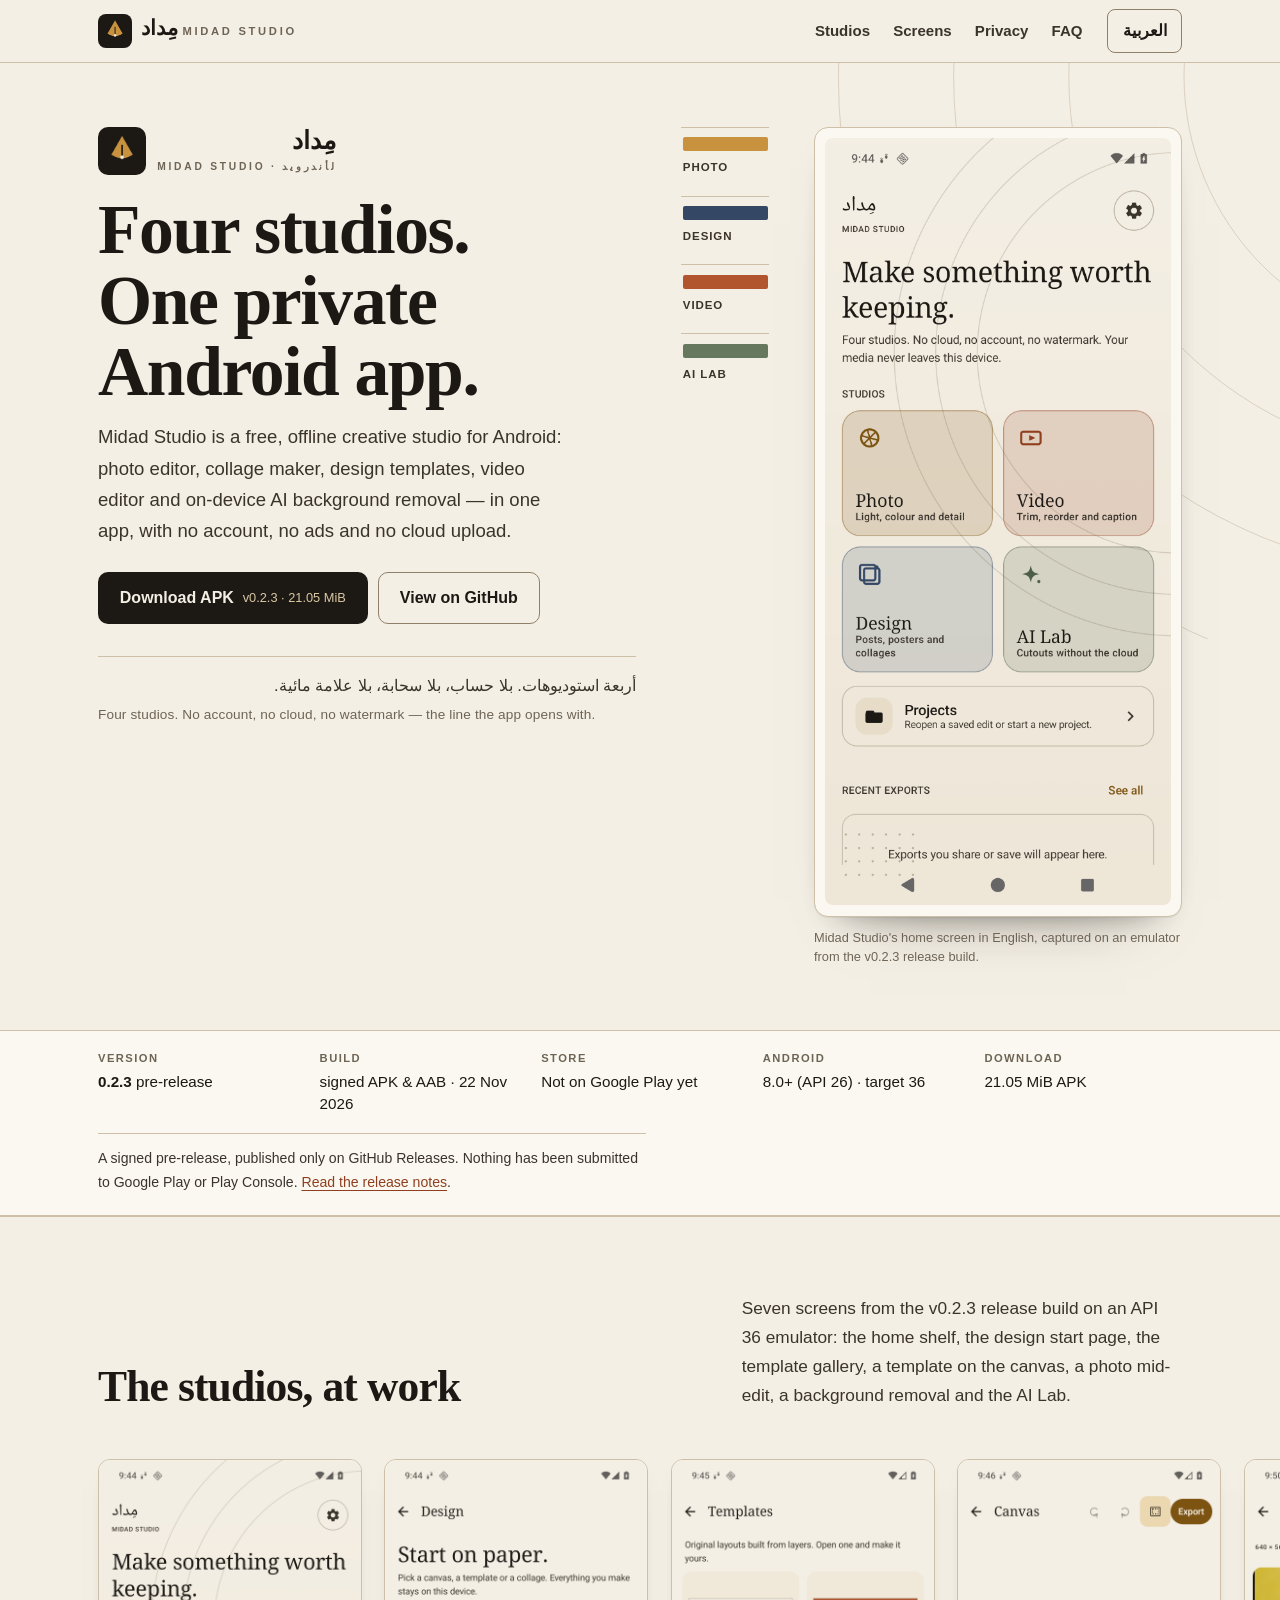
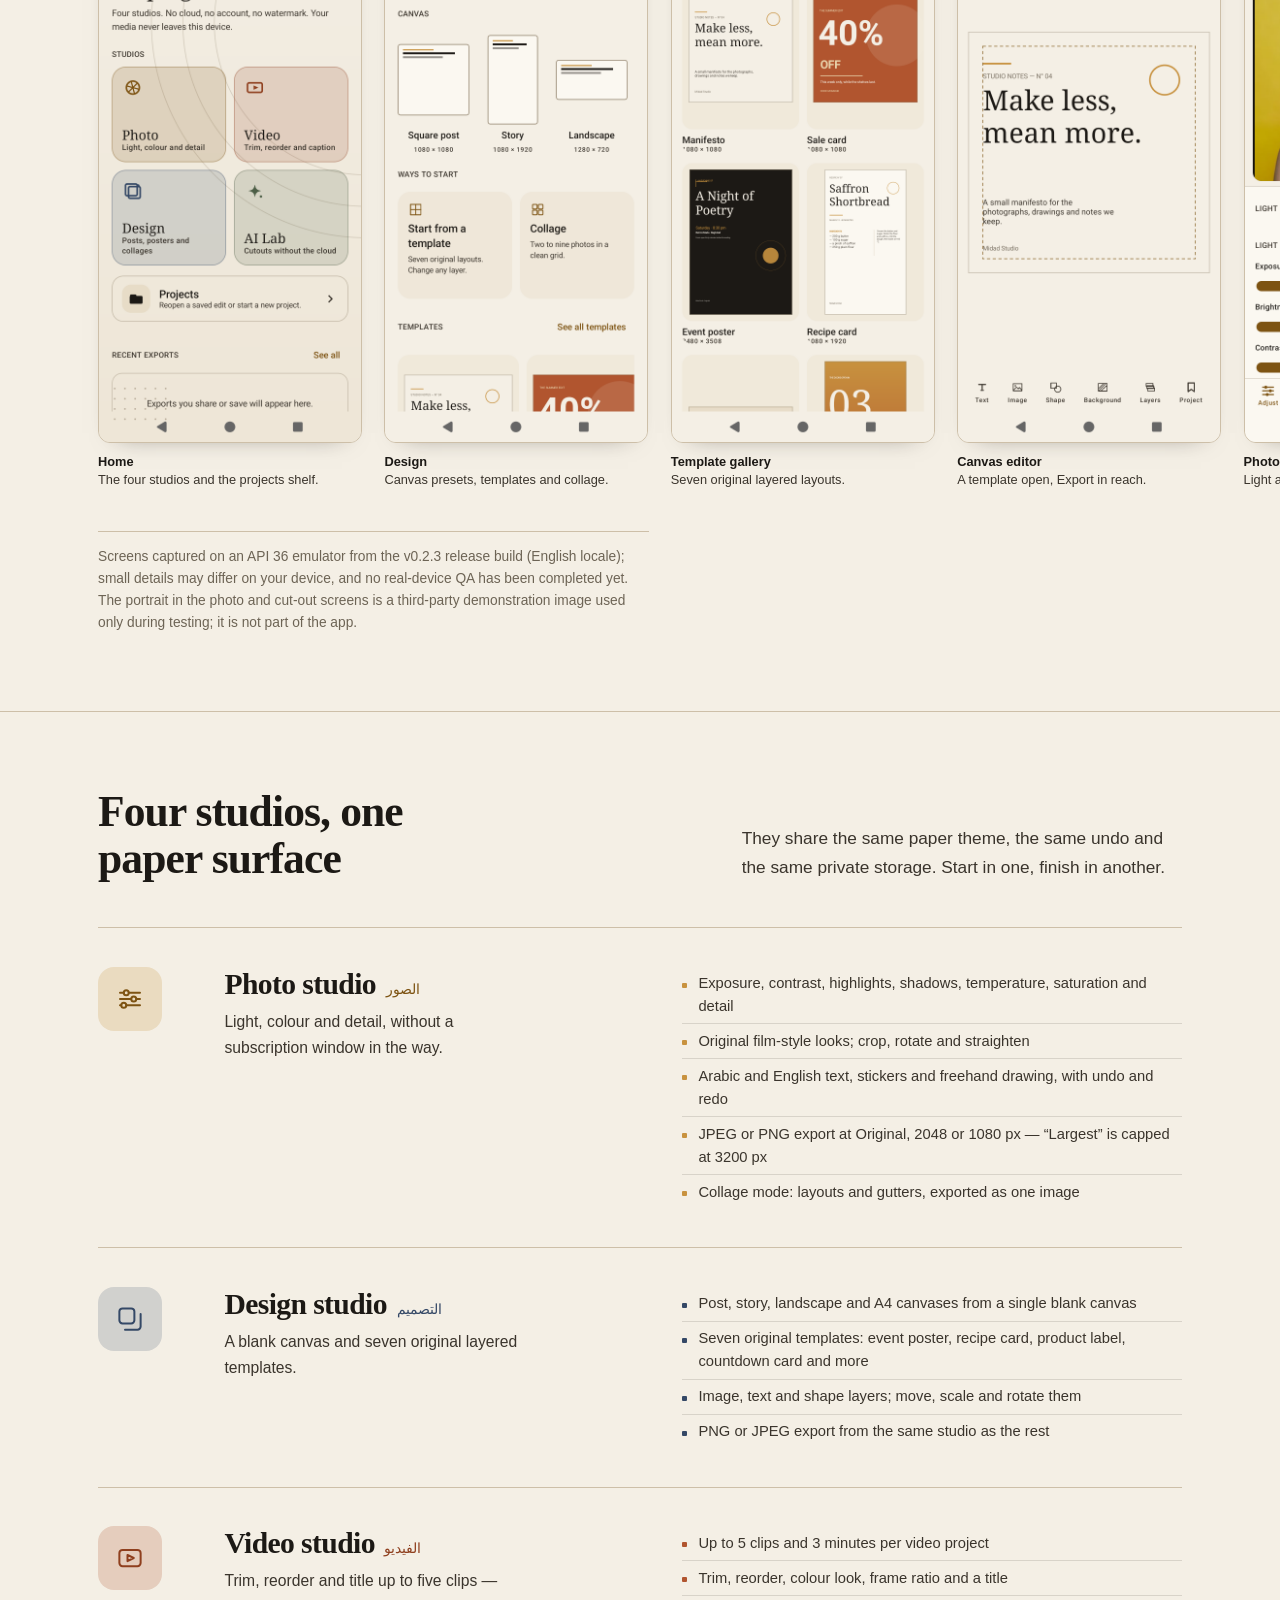
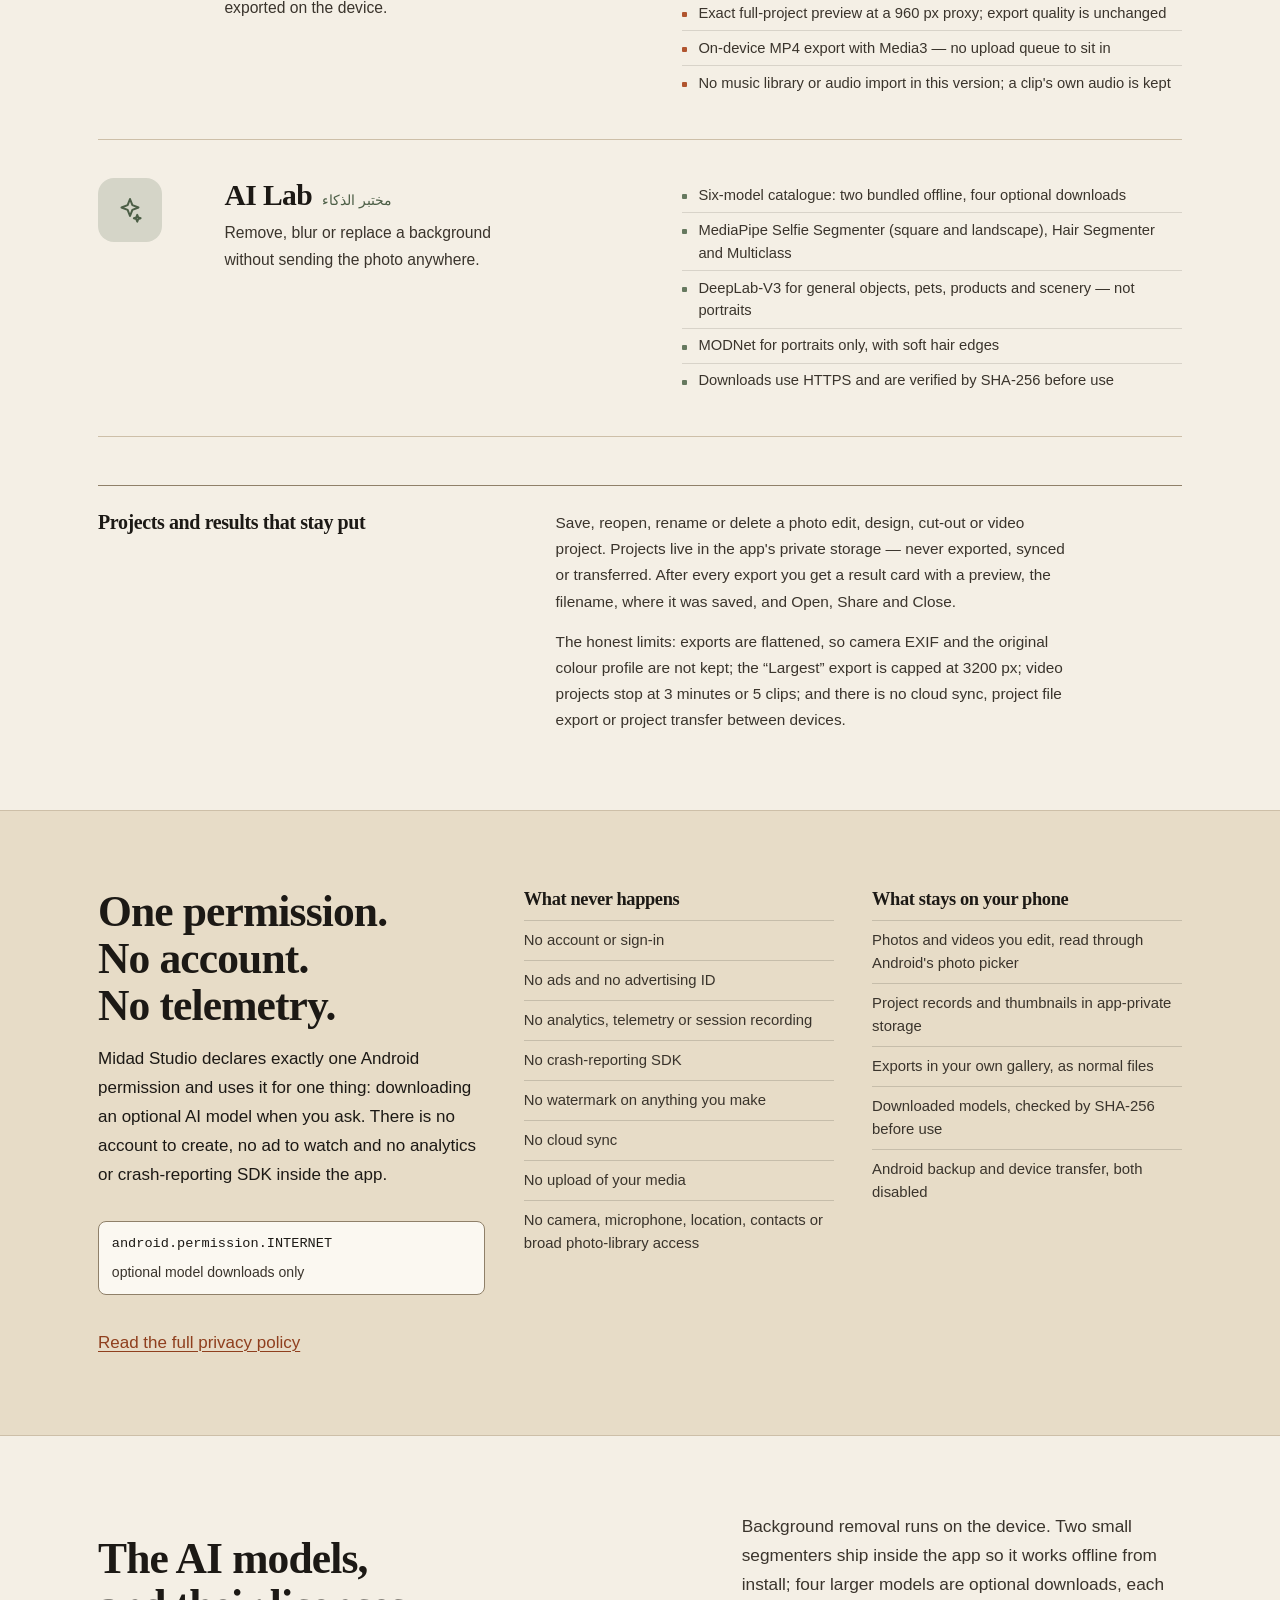
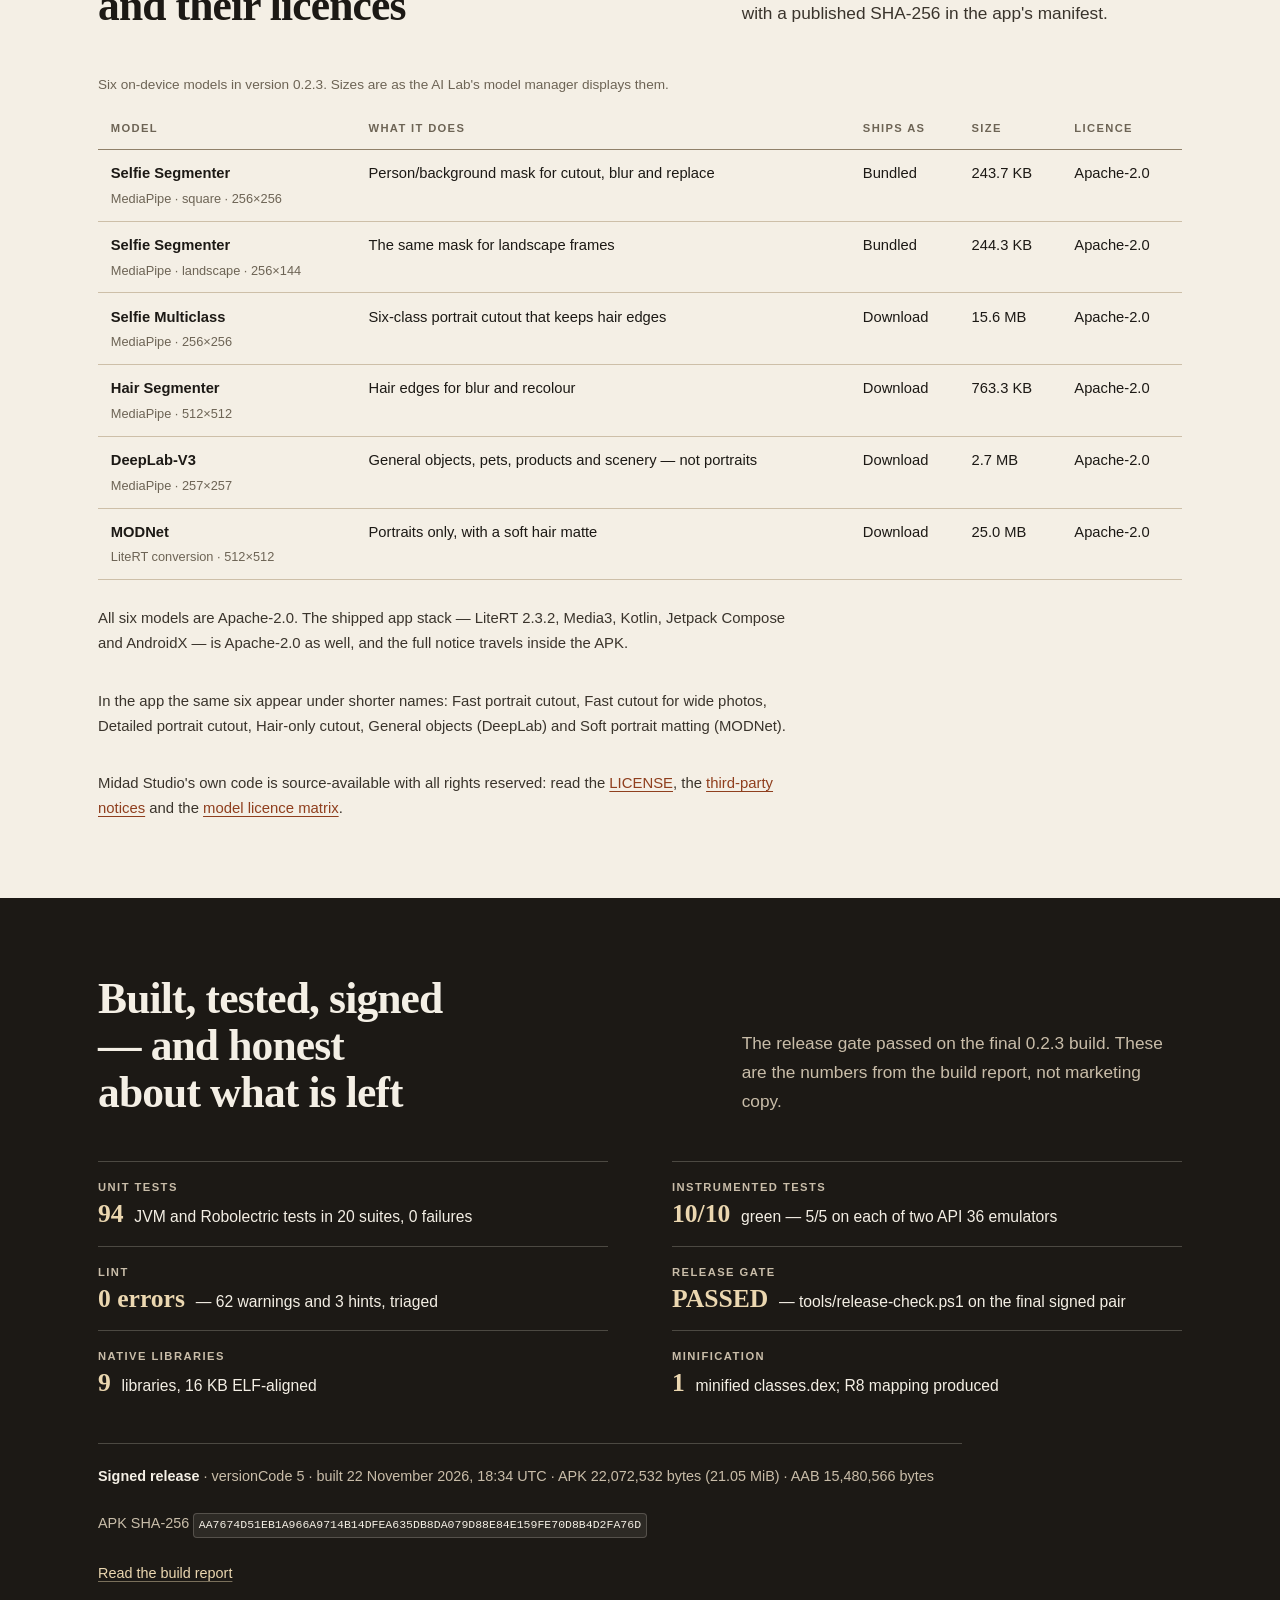
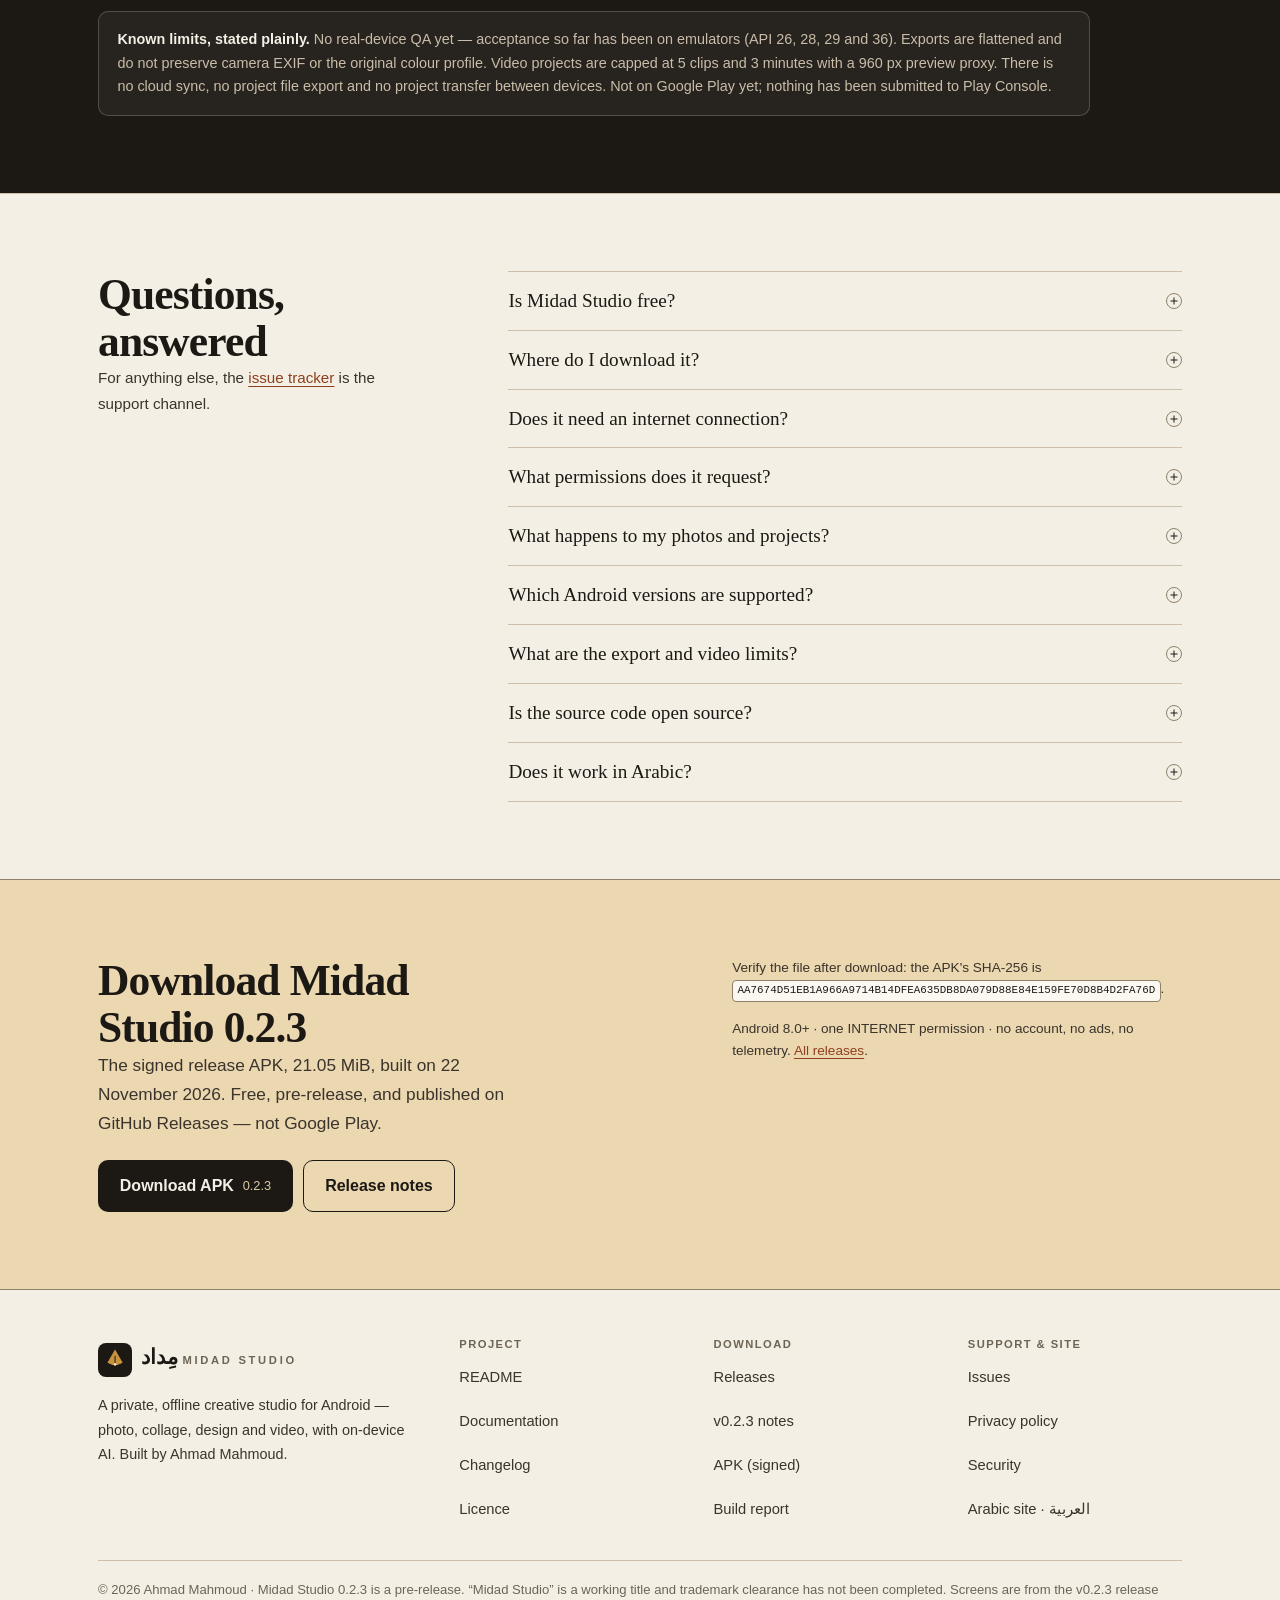
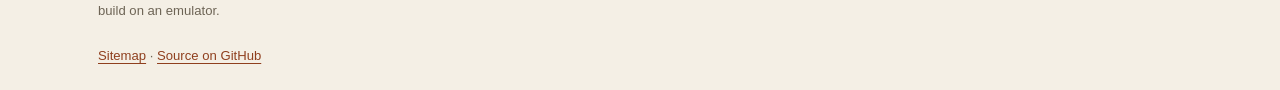
==== docs/index.html @ 853cf99e "Midad Studio v0.2.3 — first public release A private, offline-first Android creative studio: photo e" ====
<!DOCTYPE html>
<html lang="en" dir="ltr">
<head>
<meta charset="utf-8">
<meta name="viewport" content="width=device-width, initial-scale=1">
<meta name="color-scheme" content="light">
<title>Midad Studio — offline Android photo &amp; video editor</title>
<meta name="description" content="Private, offline Android studio: photo editor, collage maker, design templates, video editor and on-device AI background removal. Free, no ads.">
<meta name="robots" content="index, follow, max-image-preview:large">
<meta name="theme-color" content="#F4EFE5">
<link rel="canonical" href="https://ahmadmhmdsy.github.io/midad-studio/">
<link rel="alternate" hreflang="en" href="https://ahmadmhmdsy.github.io/midad-studio/">
<link rel="alternate" hreflang="ar" href="https://ahmadmhmdsy.github.io/midad-studio/ar/">
<link rel="alternate" hreflang="x-default" href="https://ahmadmhmdsy.github.io/midad-studio/">
<link rel="icon" href="favicon.ico" sizes="any">
<link rel="icon" href="favicon-32.png" type="image/png" sizes="32x32">
<link rel="apple-touch-icon" href="apple-touch-icon.png">
<link rel="manifest" href="manifest.webmanifest">
<link rel="stylesheet" href="assets/site.css">
<meta property="og:type" content="website">
<meta property="og:site_name" content="Midad Studio">
<meta property="og:title" content="Midad Studio — four studios, one private Android app">
<meta property="og:description" content="Photo editor, collage maker, design templates, video editor and on-device AI background removal — one free app that keeps your media on your phone.">
<meta property="og:url" content="https://ahmadmhmdsy.github.io/midad-studio/">
<meta property="og:image" content="https://ahmadmhmdsy.github.io/midad-studio/og-image.png">
<meta property="og:image:width" content="1200">
<meta property="og:image:height" content="630">
<meta property="og:image:alt" content="Midad Studio icon beside the headline: Four studios. One private app. Nothing leaves your phone.">
<meta property="og:locale" content="en_US">
<meta property="og:locale:alternate" content="ar_IQ">
<meta name="twitter:card" content="summary_large_image">
<meta name="twitter:title" content="Midad Studio — four studios, one private Android app">
<meta name="twitter:description" content="An offline Android photo, collage, design and video studio with on-device AI background removal. No account, no ads, no cloud upload.">
<meta name="twitter:image" content="https://ahmadmhmdsy.github.io/midad-studio/og-image.png">
<meta name="twitter:image:alt" content="Midad Studio icon beside the headline: Four studios. One private app. Nothing leaves your phone.">
<script type="application/ld+json">
{
  "@context": "https://schema.org",
  "@graph": [
    {
      "@type": "WebSite",
      "@id": "https://ahmadmhmdsy.github.io/midad-studio/#website",
      "url": "https://ahmadmhmdsy.github.io/midad-studio/",
      "name": "Midad Studio",
      "alternateName": "استوديو مِداد",
      "inLanguage": ["en", "ar"],
      "description": "The website of Midad Studio, a private, offline-first Android creative studio for photos, collage, design and video with on-device AI background removal.",
      "publisher": { "@id": "https://ahmadmhmdsy.github.io/midad-studio/#publisher" }
    },
    {
      "@type": "Organization",
      "@id": "https://ahmadmhmdsy.github.io/midad-studio/#publisher",
      "name": "Midad Studio",
      "url": "https://ahmadmhmdsy.github.io/midad-studio/",
      "founder": { "@type": "Person", "name": "Ahmad Mahmoud" },
      "sameAs": ["https://github.com/ahmadmhmdsy/midad-studio"]
    },
    {
      "@type": "SoftwareApplication",
      "@id": "https://ahmadmhmdsy.github.io/midad-studio/#app",
      "name": "Midad Studio",
      "alternateName": "استوديو مِداد",
      "description": "A private, offline-first Android creative studio: photo editor, collage maker, design studio with seven layered templates, video editor and on-device AI background removal. No account, no ads, no analytics, no cloud upload.",
      "applicationCategory": "MultimediaApplication",
      "applicationSubCategory": "Photo and video editor",
      "operatingSystem": "Android 8.0 or later",
      "softwareVersion": "0.2.3",
      "softwareRequirements": "Android 8.0 (API 26) or later; about 21 MiB of storage for the APK",
      "isAccessibleForFree": true,
      "inLanguage": ["en", "ar"],
      "downloadUrl": "https://github.com/ahmadmhmdsy/midad-studio/releases/latest/download/Midad-Studio-0.2.3-release.apk",
      "installUrl": "https://github.com/ahmadmhmdsy/midad-studio/releases/tag/v0.2.3",
      "offers": {
        "@type": "Offer",
        "price": "0",
        "priceCurrency": "USD",
        "availability": "https://schema.org/InStock"
      },
      "license": "https://github.com/ahmadmhmdsy/midad-studio/blob/main/LICENSE",
      "screenshot": [
        "https://ahmadmhmdsy.github.io/midad-studio/store/screenshots-v023/01-home.png",
        "https://ahmadmhmdsy.github.io/midad-studio/store/screenshots-v023/05-photo-adjust.png",
        "https://ahmadmhmdsy.github.io/midad-studio/store/screenshots-v023/06-ai-cutout.png"
      ],
      "author": { "@type": "Person", "name": "Ahmad Mahmoud", "url": "https://github.com/ahmadmhmdsy" },
      "publisher": { "@id": "https://ahmadmhmdsy.github.io/midad-studio/#publisher" },
      "sameAs": ["https://github.com/ahmadmhmdsy/midad-studio"]
    },
    {
      "@type": "FAQPage",
      "@id": "https://ahmadmhmdsy.github.io/midad-studio/#faq",
      "inLanguage": "en",
      "mainEntity": [
        {
          "@type": "Question",
          "name": "Is Midad Studio free?",
          "acceptedAnswer": { "@type": "Answer", "text": "Yes. Downloading and using Midad Studio 0.2.3 is free. There is no account, no ad and no watermark." }
        },
        {
          "@type": "Question",
          "name": "Where do I download it?",
          "acceptedAnswer": { "@type": "Answer", "text": "From GitHub Releases: the signed APK for v0.2.3. Midad Studio is not on Google Play yet — this is a pre-release sideload build, and nothing has been submitted to Play Console." }
        },
        {
          "@type": "Question",
          "name": "Does it need an internet connection?",
          "acceptedAnswer": { "@type": "Answer", "text": "No, not for editing. Every studio works offline. The only network request is an optional AI-model download that you start yourself; it uses HTTPS and the file is checked against a published SHA-256 before it is used." }
        },
        {
          "@type": "Question",
          "name": "What permissions does it request?",
          "acceptedAnswer": { "@type": "Answer", "text": "One: android.permission.INTERNET, used only for optional AI-model downloads. The app does not ask for camera, microphone, location, contacts or full photo-library access; media is chosen through Android's photo picker." }
        },
        {
          "@type": "Question",
          "name": "What happens to my photos and projects?",
          "acceptedAnswer": { "@type": "Answer", "text": "They stay on your phone. Editing runs on the device, projects are stored in app-private storage, and Android backup and device transfer are disabled. There is no cloud sync and nothing is uploaded to the developer." }
        },
        {
          "@type": "Question",
          "name": "Which Android versions are supported?",
          "acceptedAnswer": { "@type": "Answer", "text": "Android 8.0 (API 26) and newer. The 0.2.3 build targets Android 16 (API 36), is minified with R8 and ships baseline profiles." }
        },
        {
          "@type": "Question",
          "name": "What are the export and video limits?",
          "acceptedAnswer": { "@type": "Answer", "text": "Video projects are capped at 5 clips and 3 minutes, previewed at a 960 px proxy and exported as MP4 on the device. Photo and design exports are JPEG or PNG with the longest side at Original, 2048 or 1080 px — the Largest option is capped at 3200 px. Exports are flattened, so camera EXIF and the original colour profile are not preserved. There is no music library or audio import in this version." }
        },
        {
          "@type": "Question",
          "name": "Is the source code open source?",
          "acceptedAnswer": { "@type": "Answer", "text": "The source is public to read, but the licence is all rights reserved — source available, not an open-source licence. Third-party libraries and AI models keep their own licences, most of them Apache-2.0." }
        },
        {
          "@type": "Question",
          "name": "Does it work in Arabic?",
          "acceptedAnswer": { "@type": "Answer", "text": "Yes. Arabic is the app's primary language, with a full right-to-left interface; English is included too, and this website mirrors that in both directions." }
        }
      ]
    }
  ]
}
</script>
</head>
<body>
<a class="skip" href="#main">Skip to content</a>

<header class="masthead">
  <div class="masthead__inner">
    <a class="brand" href="./" aria-label="Midad Studio — home">
      <img src="store/icon-512.png" alt="" width="512" height="512" decoding="async">
      <span>
        <span class="brand__ar" lang="ar" dir="rtl">مِداد</span>
        <span class="brand__en">Midad Studio</span>
      </span>
    </a>
    <nav class="nav" aria-label="Primary">
      <ul>
        <li><a href="#studios">Studios</a></li>
        <li><a href="#screens">Screens</a></li>
        <li><a href="#privacy">Privacy</a></li>
        <li><a href="#faq">FAQ</a></li>
      </ul>
    </nav>
    <a class="lang" href="ar/" hreflang="ar" lang="ar" dir="rtl">العربية</a>
  </div>
</header>

<main id="main">

  <section class="hero" aria-labelledby="hero-title">
    <svg class="hero__arcs" viewBox="0 0 1600 900" aria-hidden="true" focusable="false">
      <g fill="none" stroke="currentColor" stroke-width="1.5">
        <circle cx="1520" cy="20" r="240"/>
        <circle cx="1520" cy="20" r="420"/>
        <circle cx="1520" cy="20" r="600"/>
        <circle cx="1520" cy="20" r="780"/>
        <circle cx="1520" cy="20" r="960"/>
      </g>
    </svg>
    <div class="wrap hero__inner">
      <div class="hero__copy">
        <div class="nameplate">
          <img src="store/icon-512.png" alt="" width="512" height="512" decoding="async">
          <span>
            <span class="nameplate__ar" lang="ar" dir="rtl">مِداد</span>
            <span class="nameplate__en">Midad Studio · لأندرويد</span>
          </span>
        </div>
        <h1 id="hero-title">Four studios. One private Android app.</h1>
        <p class="hero__lede">Midad Studio is a free, offline creative studio for Android: photo editor, collage maker, design templates, video editor and on-device AI background removal — in one app, with no account, no ads and no cloud upload.</p>
        <div class="hero__actions">
          <a class="btn btn--primary" href="https://github.com/ahmadmhmdsy/midad-studio/releases/latest/download/Midad-Studio-0.2.3-release.apk">
            <span>Download APK</span><span class="btn__meta">v0.2.3 · 21.05 MiB</span>
          </a>
          <a class="btn btn--ghost" href="https://github.com/ahmadmhmdsy/midad-studio">View on GitHub</a>
        </div>
        <div class="brandline">
          <p class="brandline__ar" lang="ar" dir="rtl">أربعة استوديوهات. بلا حساب، بلا سحابة، بلا علامة مائية.</p>
          <p class="brandline__en">Four studios. No account, no cloud, no watermark — the line the app opens with.</p>
        </div>
      </div>

      <nav class="rail" aria-label="Studio index">
        <a class="rail__link" href="#studio-photo" data-studio="photo" aria-label="Photo studio"><span class="rail__swatch" aria-hidden="true"></span>Photo</a>
        <a class="rail__link" href="#studio-design" data-studio="design" aria-label="Design studio"><span class="rail__swatch" aria-hidden="true"></span>Design</a>
        <a class="rail__link" href="#studio-video" data-studio="video" aria-label="Video studio"><span class="rail__swatch" aria-hidden="true"></span>Video</a>
        <a class="rail__link" href="#studio-ai" data-studio="ai" aria-label="AI Lab"><span class="rail__swatch" aria-hidden="true"></span>AI Lab</a>
      </nav>

      <figure class="plate">
        <div class="plate__frame">
          <img src="store/screenshots-v023/01-home.png" alt="The Midad Studio home screen: the wordmark above the line &quot;Make something worth keeping.&quot; and four tinted studio cards — Photo, Video, Design and AI Lab — with Projects and Recent exports below." width="1080" height="2400" fetchpriority="high" decoding="async">
        </div>
        <figcaption>Midad Studio's home screen in English, captured on an emulator from the v0.2.3 release build.</figcaption>
      </figure>
    </div>
  </section>

  <section class="status" aria-label="Release status">
    <div class="wrap status__inner">
      <dl class="status__grid">
        <div class="status__item"><dt>Version</dt><dd><strong>0.2.3</strong> pre-release</dd></div>
        <div class="status__item"><dt>Build</dt><dd>signed APK &amp; AAB · 22 Nov 2026</dd></div>
        <div class="status__item"><dt>Store</dt><dd>Not on Google Play yet</dd></div>
        <div class="status__item"><dt>Android</dt><dd>8.0+ (API 26) · target 36</dd></div>
        <div class="status__item"><dt>Download</dt><dd>21.05 MiB APK</dd></div>
      </dl>
      <p class="status__note">A signed pre-release, published only on GitHub Releases. Nothing has been submitted to Google Play or Play Console. <a href="https://github.com/ahmadmhmdsy/midad-studio/releases/tag/v0.2.3">Read the release notes</a>.</p>
    </div>
  </section>

  <section class="section section--line" id="screens" aria-labelledby="screens-title">
    <div class="wrap section__head">
      <h2 id="screens-title">The studios, at work</h2>
      <p class="section__lede">Seven screens from the v0.2.3 release build on an API 36 emulator: the home shelf, the design start page, the template gallery, a template on the canvas, a photo mid-edit, a background removal and the AI Lab.</p>
    </div>
    <div class="filmstrip" role="region" aria-label="Screenshots of Midad Studio" tabindex="0">
      <figure class="shot">
        <img src="store/screenshots-v023/01-home.png" alt="Home screen: the Midad Studio wordmark, the line Make something worth keeping, and four tinted studio cards — Photo, Video, Design and AI Lab — above a Projects card and Recent exports." width="1080" height="2400" loading="lazy" decoding="async">
        <figcaption><b>Home</b>The four studios and the projects shelf.</figcaption>
      </figure>
      <figure class="shot">
        <img src="store/screenshots-v023/02-design-start.png" alt="Design start screen with the heading Start on paper: Square post, Story and Landscape canvas presets, then Start from a template and Collage options, and a template shelf." width="1080" height="2400" loading="lazy" decoding="async">
        <figcaption><b>Design</b>Canvas presets, templates and collage.</figcaption>
      </figure>
      <figure class="shot">
        <img src="store/screenshots-v023/03-template-gallery.png" alt="Template gallery: seven original layered layouts shown as poster thumbnails, including Manifesto, a 40% off Sale card, an A Night of Poetry event poster and a Saffron Shortbread recipe card." width="1080" height="2400" loading="lazy" decoding="async">
        <figcaption><b>Template gallery</b>Seven original layered layouts.</figcaption>
      </figure>
      <figure class="shot">
        <img src="store/screenshots-v023/04-template-editor.png" alt="Canvas editor: the Manifesto template open with its text layer selected, undo and redo, an Export button and a toolbar for Text, Image, Shape, Background, Layers and Project." width="1080" height="2400" loading="lazy" decoding="async">
        <figcaption><b>Canvas editor</b>A template open, Export in reach.</figcaption>
      </figure>
      <figure class="shot">
        <img src="store/screenshots-v023/05-photo-adjust.png" alt="Photo editor: a portrait on a yellow background with the Light and Colour panel open, showing Exposure, Brightness and Contrast sliders above Adjust, Filters, Crop, Text, Stickers and Draw." width="1080" height="2400" loading="lazy" decoding="async">
        <figcaption><b>Photo studio</b>Light and colour sliders over a photo.</figcaption>
      </figure>
      <figure class="shot">
        <img src="store/screenshots-v023/06-ai-cutout.png" alt="Background removal: a portrait lifted out of its background onto a transparency checkerboard, with cut-out model choices and backdrop swatches for Transparent, Blur, Paper, Ink and White." width="1080" height="2400" loading="lazy" decoding="async">
        <figcaption><b>Background removal</b>A cut-out, checked on the device.</figcaption>
      </figure>
      <figure class="shot">
        <img src="store/screenshots-v023/07-ai-lab.png" alt="AI Lab: the line Cutouts, without the cloud, a Runs on this device badge, the Background removal and Model manager tools, and six models with two installed and their sizes." width="1080" height="2400" loading="lazy" decoding="async">
        <figcaption><b>AI Lab</b>Six models, two installed, all on the device.</figcaption>
      </figure>
    </div>
    <div class="wrap">
      <p class="note">Screens captured on an API 36 emulator from the v0.2.3 release build (English locale); small details may differ on your device, and no real-device QA has been completed yet. The portrait in the photo and cut-out screens is a third-party demonstration image used only during testing; it is not part of the app.</p>
    </div>
  </section>

  <section class="section section--line" id="studios" aria-labelledby="studios-title">
    <div class="wrap">
      <div class="section__head">
        <h2 id="studios-title">Four studios, one paper surface</h2>
        <p class="section__lede">They share the same paper theme, the same undo and the same private storage. Start in one, finish in another.</p>
      </div>

      <ol class="studios">
        <li class="studio studio--photo" id="studio-photo">
          <div class="studio__mark" aria-hidden="true">
            <svg viewBox="0 0 24 24" fill="none" stroke="currentColor" stroke-width="1.6" stroke-linecap="round" focusable="false">
              <path d="M4 7h3M11 7h9"/><circle cx="9" cy="7" r="2"/>
              <path d="M4 12h9M17 12h3"/><circle cx="15" cy="12" r="2"/>
              <path d="M4 17h1M9 17h11"/><circle cx="7" cy="17" r="2"/>
            </svg>
          </div>
          <div class="studio__head">
            <h3 class="studio__name">Photo studio <span class="studio__ar" lang="ar" dir="rtl">الصور</span></h3>
            <p class="studio__claim">Light, colour and detail, without a subscription window in the way.</p>
          </div>
          <ul class="studio__list">
            <li>Exposure, contrast, highlights, shadows, temperature, saturation and detail</li>
            <li>Original film-style looks; crop, rotate and straighten</li>
            <li>Arabic and English text, stickers and freehand drawing, with undo and redo</li>
            <li>JPEG or PNG export at Original, 2048 or 1080 px — “Largest” is capped at 3200 px</li>
            <li>Collage mode: layouts and gutters, exported as one image</li>
          </ul>
        </li>
        <li class="studio studio--design" id="studio-design">
          <div class="studio__mark" aria-hidden="true">
            <svg viewBox="0 0 24 24" fill="none" stroke="currentColor" stroke-width="1.6" stroke-linecap="round" stroke-linejoin="round" focusable="false">
              <rect x="3.5" y="3.5" width="12" height="12" rx="2.5"/>
              <path d="M8 20.5h10a2.5 2.5 0 0 0 2.5-2.5V8"/>
            </svg>
          </div>
          <div class="studio__head">
            <h3 class="studio__name">Design studio <span class="studio__ar" lang="ar" dir="rtl">التصميم</span></h3>
            <p class="studio__claim">A blank canvas and seven original layered templates.</p>
          </div>
          <ul class="studio__list">
            <li>Post, story, landscape and A4 canvases from a single blank canvas</li>
            <li>Seven original templates: event poster, recipe card, product label, countdown card and more</li>
            <li>Image, text and shape layers; move, scale and rotate them</li>
            <li>PNG or JPEG export from the same studio as the rest</li>
          </ul>
        </li>
        <li class="studio studio--video" id="studio-video">
          <div class="studio__mark" aria-hidden="true">
            <svg viewBox="0 0 24 24" fill="none" stroke="currentColor" stroke-width="1.6" stroke-linecap="round" stroke-linejoin="round" focusable="false">
              <rect x="3.5" y="5.5" width="17" height="13" rx="2.5"/>
              <path d="M10 9.5l5 2.5-5 2.5z"/>
            </svg>
          </div>
          <div class="studio__head">
            <h3 class="studio__name">Video studio <span class="studio__ar" lang="ar" dir="rtl">الفيديو</span></h3>
            <p class="studio__claim">Trim, reorder and title up to five clips — exported on the device.</p>
          </div>
          <ul class="studio__list">
            <li>Up to 5 clips and 3 minutes per video project</li>
            <li>Trim, reorder, colour look, frame ratio and a title</li>
            <li>Exact full-project preview at a 960 px proxy; export quality is unchanged</li>
            <li>On-device MP4 export with Media3 — no upload queue to sit in</li>
            <li>No music library or audio import in this version; a clip's own audio is kept</li>
          </ul>
        </li>
        <li class="studio studio--ai" id="studio-ai">
          <div class="studio__mark" aria-hidden="true">
            <svg viewBox="0 0 24 24" fill="none" stroke="currentColor" stroke-width="1.6" stroke-linecap="round" stroke-linejoin="round" focusable="false">
              <path d="M12 3.2l1.9 4.9 4.9 1.9-4.9 1.9L12 16.8l-1.9-4.9L5.2 10l4.9-1.9z"/>
              <path d="M17.8 15.9l.75 1.95 1.95.75-1.95.75-.75 1.95-.75-1.95-1.95-.75 1.95-.75z"/>
            </svg>
          </div>
          <div class="studio__head">
            <h3 class="studio__name">AI Lab <span class="studio__ar" lang="ar" dir="rtl">مختبر الذكاء</span></h3>
            <p class="studio__claim">Remove, blur or replace a background without sending the photo anywhere.</p>
          </div>
          <ul class="studio__list">
            <li>Six-model catalogue: two bundled offline, four optional downloads</li>
            <li>MediaPipe Selfie Segmenter (square and landscape), Hair Segmenter and Multiclass</li>
            <li>DeepLab-V3 for general objects, pets, products and scenery — not portraits</li>
            <li>MODNet for portraits only, with soft hair edges</li>
            <li>Downloads use HTTPS and are verified by SHA-256 before use</li>
          </ul>
        </li>
      </ol>

      <div class="projects">
        <h3>Projects and results that stay put</h3>
        <p>Save, reopen, rename or delete a photo edit, design, cut-out or video project. Projects live in the app's private storage — never exported, synced or transferred. After every export you get a result card with a preview, the filename, where it was saved, and Open, Share and Close.</p>
        <p class="projects__limits">The honest limits: exports are flattened, so camera EXIF and the original colour profile are not kept; the “Largest” export is capped at 3200 px; video projects stop at 3 minutes or 5 clips; and there is no cloud sync, project file export or project transfer between devices.</p>
      </div>
    </div>
  </section>

  <section class="section section--privacy" id="privacy" aria-labelledby="privacy-title">
    <div class="wrap privacy__grid">
      <div class="privacy__intro">
        <h2 id="privacy-title">One permission. No account. No telemetry.</h2>
        <p>Midad Studio declares exactly one Android permission and uses it for one thing: downloading an optional AI model when you ask. There is no account to create, no ad to watch and no analytics or crash-reporting SDK inside the app.</p>
        <p class="perm"><code>android.permission.INTERNET</code> <span>optional model downloads only</span></p>
        <p><a href="privacy/">Read the full privacy policy</a></p>
      </div>
      <div class="privacy__col">
        <h3>What never happens</h3>
        <ul>
          <li>No account or sign-in</li>
          <li>No ads and no advertising ID</li>
          <li>No analytics, telemetry or session recording</li>
          <li>No crash-reporting SDK</li>
          <li>No watermark on anything you make</li>
          <li>No cloud sync</li>
          <li>No upload of your media</li>
          <li>No camera, microphone, location, contacts or broad photo-library access</li>
        </ul>
      </div>
      <div class="privacy__col">
        <h3>What stays on your phone</h3>
        <ul>
          <li>Photos and videos you edit, read through Android's photo picker</li>
          <li>Project records and thumbnails in app-private storage</li>
          <li>Exports in your own gallery, as normal files</li>
          <li>Downloaded models, checked by SHA-256 before use</li>
          <li>Android backup and device transfer, both disabled</li>
        </ul>
      </div>
    </div>
  </section>

  <section class="section section--line" id="models" aria-labelledby="models-title">
    <div class="wrap">
      <div class="section__head">
        <h2 id="models-title">The AI models, and their licences</h2>
        <p class="section__lede">Background removal runs on the device. Two small segmenters ship inside the app so it works offline from install; four larger models are optional downloads, each with a published SHA-256 in the app's manifest.</p>
      </div>
      <div class="table-scroll" role="region" aria-label="AI model catalogue" tabindex="0">
        <table class="models">
          <caption>Six on-device models in version 0.2.3. Sizes are as the AI Lab's model manager displays them.</caption>
          <thead>
            <tr>
              <th scope="col">Model</th>
              <th scope="col">What it does</th>
              <th scope="col">Ships as</th>
              <th scope="col">Size</th>
              <th scope="col">Licence</th>
            </tr>
          </thead>
          <tbody>
            <tr>
              <th scope="row">Selfie Segmenter <small>MediaPipe · square · 256×256</small></th>
              <td>Person/background mask for cutout, blur and replace</td>
              <td>Bundled</td>
              <td class="num">243.7 KB</td>
              <td class="lic">Apache-2.0</td>
            </tr>
            <tr>
              <th scope="row">Selfie Segmenter <small>MediaPipe · landscape · 256×144</small></th>
              <td>The same mask for landscape frames</td>
              <td>Bundled</td>
              <td class="num">244.3 KB</td>
              <td class="lic">Apache-2.0</td>
            </tr>
            <tr>
              <th scope="row">Selfie Multiclass <small>MediaPipe · 256×256</small></th>
              <td>Six-class portrait cutout that keeps hair edges</td>
              <td>Download</td>
              <td class="num">15.6 MB</td>
              <td class="lic">Apache-2.0</td>
            </tr>
            <tr>
              <th scope="row">Hair Segmenter <small>MediaPipe · 512×512</small></th>
              <td>Hair edges for blur and recolour</td>
              <td>Download</td>
              <td class="num">763.3 KB</td>
              <td class="lic">Apache-2.0</td>
            </tr>
            <tr>
              <th scope="row">DeepLab-V3 <small>MediaPipe · 257×257</small></th>
              <td>General objects, pets, products and scenery — not portraits</td>
              <td>Download</td>
              <td class="num">2.7 MB</td>
              <td class="lic">Apache-2.0</td>
            </tr>
            <tr>
              <th scope="row">MODNet <small>LiteRT conversion · 512×512</small></th>
              <td>Portraits only, with a soft hair matte</td>
              <td>Download</td>
              <td class="num">25.0 MB</td>
              <td class="lic">Apache-2.0</td>
            </tr>
          </tbody>
        </table>
      </div>
      <div class="models__notes">
        <p>All six models are Apache-2.0. The shipped app stack — LiteRT 2.3.2, Media3, Kotlin, Jetpack Compose and AndroidX — is Apache-2.0 as well, and the full notice travels inside the APK.</p>
        <p>In the app the same six appear under shorter names: Fast portrait cutout, Fast cutout for wide photos, Detailed portrait cutout, Hair-only cutout, General objects (DeepLab) and Soft portrait matting (MODNet).</p>
        <p>Midad Studio's own code is source-available with all rights reserved: read the <a href="https://github.com/ahmadmhmdsy/midad-studio/blob/main/LICENSE">LICENSE</a>, the <a href="https://github.com/ahmadmhmdsy/midad-studio/blob/main/THIRD_PARTY_NOTICES.md">third-party notices</a> and the <a href="https://github.com/ahmadmhmdsy/midad-studio/blob/main/docs/product/MODEL_LICENSES.md">model licence matrix</a>.</p>
      </div>
    </div>
  </section>

  <section class="section section--evidence" id="evidence" aria-labelledby="evidence-title">
    <div class="wrap">
      <div class="section__head">
        <h2 id="evidence-title">Built, tested, signed — and honest about what is left</h2>
        <p class="section__lede">The release gate passed on the final 0.2.3 build. These are the numbers from the build report, not marketing copy.</p>
      </div>
      <dl class="evidence">
        <div class="evidence__item"><dt>Unit tests</dt><dd><strong>94</strong> JVM and Robolectric tests in 20 suites, 0 failures</dd></div>
        <div class="evidence__item"><dt>Instrumented tests</dt><dd><strong>10/10</strong> green — 5/5 on each of two API 36 emulators</dd></div>
        <div class="evidence__item"><dt>Lint</dt><dd><strong>0 errors</strong> — 62 warnings and 3 hints, triaged</dd></div>
        <div class="evidence__item"><dt>Release gate</dt><dd><strong>PASSED</strong> — tools/release-check.ps1 on the final signed pair</dd></div>
        <div class="evidence__item"><dt>Native libraries</dt><dd><strong>9</strong> libraries, 16 KB ELF-aligned</dd></div>
        <div class="evidence__item"><dt>Minification</dt><dd><strong>1</strong> minified classes.dex; R8 mapping produced</dd></div>
      </dl>
      <div class="release">
        <p><b>Signed release</b> · versionCode 5 · built 22 November 2026, 18:34 UTC · APK 22,072,532 bytes (21.05 MiB) · AAB 15,480,566 bytes</p>
        <p>APK SHA-256 <code>AA7674D51EB1A966A9714B14DFEA635DB8DA079D88E84E159FE70D8B4D2FA76D</code></p>
        <p><a href="https://github.com/ahmadmhmdsy/midad-studio/blob/main/docs/qa/BUILD_REPORT.md">Read the build report</a></p>
      </div>
      <p class="limits"><b>Known limits, stated plainly.</b> No real-device QA yet — acceptance so far has been on emulators (API 26, 28, 29 and 36). Exports are flattened and do not preserve camera EXIF or the original colour profile. Video projects are capped at 5 clips and 3 minutes with a 960 px preview proxy. There is no cloud sync, no project file export and no project transfer between devices. Not on Google Play yet; nothing has been submitted to Play Console.</p>
    </div>
  </section>

  <section class="section section--line" id="faq" aria-labelledby="faq-title">
    <div class="wrap faq">
      <div class="faq__intro">
        <h2 id="faq-title">Questions, answered</h2>
        <p>For anything else, the <a href="https://github.com/ahmadmhmdsy/midad-studio/issues">issue tracker</a> is the support channel.</p>
      </div>
      <div class="faq__list">
        <details>
          <summary>Is Midad Studio free?<span class="faq__mark" aria-hidden="true"></span></summary>
          <p class="faq__answer">Yes. Downloading and using Midad Studio 0.2.3 is free. There is no account, no ad and no watermark.</p>
        </details>
        <details>
          <summary>Where do I download it?<span class="faq__mark" aria-hidden="true"></span></summary>
          <p class="faq__answer">From GitHub Releases: the signed APK for v0.2.3. Midad Studio is not on Google Play yet — this is a pre-release sideload build, and nothing has been submitted to Play Console.</p>
        </details>
        <details>
          <summary>Does it need an internet connection?<span class="faq__mark" aria-hidden="true"></span></summary>
          <p class="faq__answer">No, not for editing. Every studio works offline. The only network request is an optional AI-model download that you start yourself; it uses HTTPS and the file is checked against a published SHA-256 before it is used.</p>
        </details>
        <details>
          <summary>What permissions does it request?<span class="faq__mark" aria-hidden="true"></span></summary>
          <p class="faq__answer">One: android.permission.INTERNET, used only for optional AI-model downloads. The app does not ask for camera, microphone, location, contacts or full photo-library access; media is chosen through Android's photo picker.</p>
        </details>
        <details>
          <summary>What happens to my photos and projects?<span class="faq__mark" aria-hidden="true"></span></summary>
          <p class="faq__answer">They stay on your phone. Editing runs on the device, projects are stored in app-private storage, and Android backup and device transfer are disabled. There is no cloud sync and nothing is uploaded to the developer.</p>
        </details>
        <details>
          <summary>Which Android versions are supported?<span class="faq__mark" aria-hidden="true"></span></summary>
          <p class="faq__answer">Android 8.0 (API 26) and newer. The 0.2.3 build targets Android 16 (API 36), is minified with R8 and ships baseline profiles.</p>
        </details>
        <details>
          <summary>What are the export and video limits?<span class="faq__mark" aria-hidden="true"></span></summary>
          <p class="faq__answer">Video projects are capped at 5 clips and 3 minutes, previewed at a 960 px proxy and exported as MP4 on the device. Photo and design exports are JPEG or PNG with the longest side at Original, 2048 or 1080 px — the <q>Largest</q> option is capped at 3200 px. Exports are flattened, so camera EXIF and the original colour profile are not preserved. There is no music library or audio import in this version.</p>
        </details>
        <details>
          <summary>Is the source code open source?<span class="faq__mark" aria-hidden="true"></span></summary>
          <p class="faq__answer">The source is public to read, but the licence is all rights reserved — source available, not an open-source licence. Third-party libraries and AI models keep their own licences, most of them Apache-2.0.</p>
        </details>
        <details>
          <summary>Does it work in Arabic?<span class="faq__mark" aria-hidden="true"></span></summary>
          <p class="faq__answer">Yes. Arabic is the app's primary language, with a full right-to-left interface; English is included too, and this website mirrors that in both directions.</p>
        </details>
      </div>
    </div>
  </section>

  <section class="section section--download" id="download" aria-labelledby="download-title">
    <div class="wrap download__grid">
      <div>
        <h2 id="download-title">Download Midad Studio 0.2.3</h2>
        <p class="section__lede">The signed release APK, 21.05 MiB, built on 22 November 2026. Free, pre-release, and published on GitHub Releases — not Google Play.</p>
        <div class="hero__actions download__actions">
          <a class="btn btn--primary" href="https://github.com/ahmadmhmdsy/midad-studio/releases/latest/download/Midad-Studio-0.2.3-release.apk">
            <span>Download APK</span><span class="btn__meta">0.2.3</span>
          </a>
          <a class="btn btn--ghost" href="https://github.com/ahmadmhmdsy/midad-studio/releases/tag/v0.2.3">Release notes</a>
        </div>
      </div>
      <div class="download__meta">
        <p>Verify the file after download: the APK's SHA-256 is <code>AA7674D51EB1A966A9714B14DFEA635DB8DA079D88E84E159FE70D8B4D2FA76D</code>.</p>
        <p>Android 8.0+ · one INTERNET permission · no account, no ads, no telemetry. <a href="https://github.com/ahmadmhmdsy/midad-studio/releases">All releases</a>.</p>
      </div>
    </div>
  </section>

</main>

<footer class="footer">
  <div class="wrap footer__inner">
    <div class="footer__grid">
      <div class="footer__brand">
        <a class="brand" href="./" aria-label="Midad Studio — home">
          <img src="store/icon-512.png" alt="" width="512" height="512" decoding="async" loading="lazy">
          <span>
            <span class="brand__ar" lang="ar" dir="rtl">مِداد</span>
            <span class="brand__en">Midad Studio</span>
          </span>
        </a>
        <p>A private, offline creative studio for Android — photo, collage, design and video, with on-device AI. Built by Ahmad Mahmoud.</p>
      </div>
      <div>
        <h2 class="footer__heading">Project</h2>
        <ul>
          <li><a href="https://github.com/ahmadmhmdsy/midad-studio/blob/main/README.md">README</a></li>
          <li><a href="https://github.com/ahmadmhmdsy/midad-studio/blob/main/docs/README.md">Documentation</a></li>
          <li><a href="https://github.com/ahmadmhmdsy/midad-studio/blob/main/CHANGELOG.md">Changelog</a></li>
          <li><a href="https://github.com/ahmadmhmdsy/midad-studio/blob/main/LICENSE">Licence</a></li>
        </ul>
      </div>
      <div>
        <h2 class="footer__heading">Download</h2>
        <ul>
          <li><a href="https://github.com/ahmadmhmdsy/midad-studio/releases">Releases</a></li>
          <li><a href="https://github.com/ahmadmhmdsy/midad-studio/releases/tag/v0.2.3">v0.2.3 notes</a></li>
          <li><a href="https://github.com/ahmadmhmdsy/midad-studio/releases/latest/download/Midad-Studio-0.2.3-release.apk">APK (signed)</a></li>
          <li><a href="https://github.com/ahmadmhmdsy/midad-studio/blob/main/docs/qa/BUILD_REPORT.md">Build report</a></li>
        </ul>
      </div>
      <div>
        <h2 class="footer__heading">Support &amp; site</h2>
        <ul>
          <li><a href="https://github.com/ahmadmhmdsy/midad-studio/issues">Issues</a></li>
          <li><a href="privacy/">Privacy policy</a></li>
          <li><a href="https://github.com/ahmadmhmdsy/midad-studio/blob/main/SECURITY.md">Security</a></li>
          <li><a href="ar/" hreflang="ar" lang="ar" dir="rtl">العربية · Arabic site</a></li>
        </ul>
      </div>
    </div>
    <div class="footer__bottom">
      <p>© 2026 Ahmad Mahmoud · Midad Studio 0.2.3 is a pre-release. “Midad Studio” is a working title and trademark clearance has not been completed. Screens are from the v0.2.3 release build on an emulator.</p>
      <p><a href="sitemap.xml">Sitemap</a> · <a href="https://github.com/ahmadmhmdsy/midad-studio">Source on GitHub</a></p>
    </div>
  </div>
</footer>

</body>
</html>
---- docs/assets/site.css ----
/* ==========================================================================
   Midad Studio — website stylesheet
   Hand-written. No framework, no build step, no external requests.
   Palette: the app's own MidadColors (Color.kt) — paper, ink, sand, and the
   four mineral accents (saffron, terracotta, sage, indigo), with the app's
   text-safe accent inks for anything that is small text.
   Type: system serif for display, system sans for interface — the pairing the
   app itself uses, so the site matches the product without loading a font.
   ========================================================================== */

:root{
  --paper:#F4EFE5;
  --paper-raised:#FBF8F1;
  --ink:#1C1915;
  --ink-soft:#3A342C;
  --sand:#E7DCC7;
  --line:#CDBFA8;
  --line-strong:#8F8069;
  --muted:#7B7264;
  --muted-ink:#6D6455;
  --saffron:#C8923F;
  --saffron-soft:#EBD7B0;
  --saffron-ink:#7D5312;
  --terracotta:#B1552F;
  --terracotta-ink:#8F3F1E;
  --sage:#66795F;
  --sage-ink:#4C5E46;
  --indigo:#344866;
  --on-ink:#F4EFE5;
  --on-ink-soft:#C9BDA9;
  --tint-photo:#EADBC0;
  --tint-video:#E5CDBD;
  --tint-design:#D1D1CE;
  --tint-ai:#D5D5C8;
  --font-serif:Georgia,"Times New Roman","Noto Naskh Arabic","Traditional Arabic",serif;
  --font-sans:-apple-system,BlinkMacSystemFont,"Segoe UI","Noto Sans Arabic",Tahoma,Roboto,"Helvetica Neue",Arial,sans-serif;
  --font-mono:ui-monospace,SFMono-Regular,Menlo,Consolas,"Liberation Mono",monospace;
  --wrap:1180px;
  --gutter:clamp(1.25rem,4vw,3rem);
  --ease:cubic-bezier(.16,1,.3,1);
  --radius:14px;
}

/* ---------- base ---------- */

*,*::before,*::after{box-sizing:border-box}

html{-webkit-text-size-adjust:100%}

body{
  margin:0;
  background:var(--paper);
  color:var(--ink);
  font-family:var(--font-sans);
  font-size:1.0625rem;
  line-height:1.7;
}

img{display:block;max-width:100%;height:auto}

h1,h2,h3{font-family:var(--font-serif);font-weight:600;letter-spacing:-.02em;text-wrap:balance}
h1{margin:0;font-size:clamp(2.5rem,6vw,4.35rem);line-height:1.02}
h2{margin:0;font-size:clamp(1.85rem,3.4vw,2.75rem);line-height:1.08}
h3{margin:0;font-size:clamp(1.2rem,1.8vw,1.5rem);line-height:1.2}

p{margin:0 0 1rem}
p:last-child{margin-bottom:0}

ul,ol{margin:0;padding:0}

a{
  color:var(--terracotta-ink);
  text-decoration-line:underline;
  text-decoration-thickness:1px;
  text-underline-offset:.2em;
}
a:hover{color:var(--ink);text-decoration-color:var(--saffron)}

:focus-visible{outline:3px solid var(--saffron-ink);outline-offset:3px;border-radius:2px}

::selection{background:var(--ink);color:var(--paper)}

code,kbd,samp{font-family:var(--font-mono)}

.wrap{max-width:var(--wrap);margin-inline:auto;padding-inline:var(--gutter)}

.visually-hidden{
  position:absolute;width:1px;height:1px;margin:-1px;padding:0;
  overflow:hidden;clip:rect(0 0 0 0);clip-path:inset(50%);white-space:nowrap;border:0;
}

.skip{
  position:absolute;inset-inline-start:.75rem;top:-4rem;z-index:20;
  display:inline-flex;align-items:center;min-height:44px;padding:.5rem 1rem;
  background:var(--ink);color:var(--paper);font-weight:600;text-decoration:none;border-radius:8px;
}
.skip:focus{top:.75rem;color:var(--paper)}

/* ---------- masthead ---------- */

.masthead{background:var(--paper);border-bottom:1px solid var(--line)}

.masthead__inner{
  display:flex;flex-wrap:wrap;align-items:center;gap:.25rem .85rem;
  max-width:var(--wrap);margin-inline:auto;padding:var(--gutter) var(--gutter) .35rem;
  padding-block-start:.4rem;
}

.brand{
  display:inline-flex;align-items:center;gap:.55rem;margin-inline-end:auto;
  min-height:44px;color:var(--ink);text-decoration:none;
}
.brand img{width:34px;height:34px;border-radius:8px}
.brand__ar{font-size:1.3rem;font-weight:600;line-height:1;letter-spacing:0}
.brand__en{font-size:.7rem;font-weight:700;letter-spacing:.24em;text-transform:uppercase;color:var(--muted-ink);line-height:1.4}
.brand:hover .brand__en{color:var(--terracotta-ink)}

.nav{order:3;flex-basis:100%;overflow-x:auto;scrollbar-width:none}
.nav::-webkit-scrollbar{display:none}
.nav ul{display:flex;align-items:center;gap:.15rem;list-style:none;white-space:nowrap}
.nav a{
  display:inline-flex;align-items:center;min-height:44px;padding-inline:.7rem;
  color:var(--ink-soft);font-size:.94rem;font-weight:550;text-decoration:none;border-radius:6px;
}
.nav a:hover{color:var(--terracotta-ink);background:var(--sand)}

.lang{
  display:inline-flex;align-items:center;justify-content:center;min-height:44px;padding-inline:.9rem;
  border:1px solid var(--line-strong);border-radius:8px;
  color:var(--ink);font-size:.92rem;font-weight:600;text-decoration:none;
}
.lang:hover{background:var(--sand);color:var(--ink)}
.lang[lang="ar"]{font-size:1.02rem;line-height:1.2}

/* ---------- hero ---------- */

.hero{position:relative;overflow:clip;border-bottom:1px solid var(--line)}

.hero__arcs{
  position:absolute;inset-block-start:0;inset-inline-end:-14rem;width:64rem;max-width:none;
  color:var(--line);opacity:.65;pointer-events:none;
}

.hero__inner{
  position:relative;
  display:grid;gap:clamp(1.75rem,4vw,2.75rem);
  padding-block:clamp(2.25rem,5vw,4rem) clamp(2.5rem,5vw,4.25rem);
}

.hero__copy{max-width:38rem}

.nameplate{display:flex;align-items:center;gap:.7rem;margin:0}
.nameplate img{width:48px;height:48px;border-radius:10px}
.nameplate__ar{display:block;font-family:var(--font-sans);font-size:1.55rem;font-weight:650;line-height:1.1;letter-spacing:0}
.nameplate__en{display:block;font-size:.64rem;font-weight:700;letter-spacing:.27em;text-transform:uppercase;color:var(--muted-ink);margin-block-start:.28rem}

.hero h1{margin-block:1.15rem .9rem;max-width:16ch}

.hero__lede{
  max-width:46ch;color:var(--ink-soft);font-size:clamp(1.02rem,1.5vw,1.16rem);line-height:1.68;
}

.hero__actions{display:flex;flex-wrap:wrap;gap:.65rem;margin-block-start:1.6rem}

.btn{
  display:inline-flex;align-items:center;justify-content:center;gap:.55rem;
  min-height:52px;padding:.8rem 1.3rem;border:1px solid transparent;border-radius:10px;
  font-family:var(--font-sans);font-size:1rem;font-weight:600;line-height:1.2;
  text-decoration:none;cursor:pointer;
}
.btn__meta{font-size:.8rem;font-weight:500;opacity:.92;font-variant-numeric:tabular-nums;white-space:nowrap}
.btn--primary{background:var(--ink);color:var(--paper)}
.btn--primary .btn__meta{color:var(--saffron-soft)}
.btn--primary:hover{background:var(--terracotta-ink);color:var(--paper)}
.btn--ghost{border-color:var(--line-strong);color:var(--ink);background:transparent}
.btn--ghost:hover{background:var(--sand);color:var(--ink)}

.brandline{
  margin-block-start:2rem;padding-block-start:.9rem;border-top:1px solid var(--line);
  max-width:34rem;
}
.brandline__ar{
  margin:0;font-size:1.02rem;line-height:1.75;color:var(--ink-soft);
}
.brandline__en{margin:.2rem 0 0;font-size:.85rem;letter-spacing:.01em;color:var(--muted-ink)}

/* studio index rail — a printer's colour bar, labelled */

.rail{display:grid;grid-template-columns:repeat(4,minmax(0,1fr));gap:.5rem;margin:0}
.rail__link{
  display:flex;flex-direction:column;gap:.45rem;justify-content:flex-start;
  min-height:44px;padding-block:.45rem;padding-inline:.1rem;
  color:var(--ink-soft);font-size:.72rem;font-weight:650;letter-spacing:.08em;text-transform:uppercase;
  text-decoration:none;border-top:1px solid var(--line);
}
.rail__swatch{display:block;height:10px;border-radius:2px;background:var(--bar)}
.rail__link:hover{color:var(--ink)}
.rail__link[data-studio="photo"]{--bar:var(--saffron)}
.rail__link[data-studio="design"]{--bar:var(--indigo)}
.rail__link[data-studio="video"]{--bar:var(--terracotta)}
.rail__link[data-studio="ai"]{--bar:var(--sage)}

.plate{margin:0;max-width:min(100%,23rem);justify-self:start}
.plate__frame{
  padding:.65rem;background:var(--paper-raised);border:1px solid var(--line);border-radius:var(--radius);
  box-shadow:0 1px 0 rgba(28,25,21,.05),0 16px 32px -24px rgba(28,25,21,.55),0 40px 64px -56px rgba(28,25,21,.5);
}
.plate img{width:100%;height:auto;border-radius:8px}
.plate figcaption{margin-block-start:.7rem;font-size:.8rem;line-height:1.5;color:var(--muted-ink)}

/* ---------- release status ---------- */

.status{background:var(--paper-raised);border-bottom:1px solid var(--line)}
.status__inner{padding-block:1.15rem 1.25rem}

.status__grid{display:grid;grid-template-columns:repeat(2,minmax(0,1fr));gap:.9rem 1.5rem;margin:0}
.status__item{min-width:0}
.status__item dt{
  font-size:.7rem;font-weight:700;letter-spacing:.13em;text-transform:uppercase;
  color:var(--muted-ink);margin-block-end:.15rem;
}
.status__item dd{margin:0;font-size:.95rem;line-height:1.45;color:var(--ink);font-variant-numeric:tabular-nums}

.status__note{margin-block-start:1.1rem;padding-block-start:.85rem;border-top:1px solid var(--line);font-size:.88rem;color:var(--ink-soft);max-width:70ch}

/* ---------- section scaffolds ---------- */

.section{padding-block:clamp(3rem,6vw,5.5rem)}
.section--line{border-top:1px solid var(--line)}

.section__head{display:grid;gap:.9rem 3rem;margin-block-end:clamp(1.75rem,3.5vw,3rem)}
.section__head h2{max-width:20ch}
.section__lede{max-width:50ch;color:var(--ink-soft);font-size:clamp(1rem,1.35vw,1.12rem);line-height:1.68}
.section__lede a{font-weight:600}

.note{
  max-width:72ch;margin-block-start:1.6rem;padding-block-start:.85rem;border-top:1px solid var(--line);
  font-size:.86rem;line-height:1.6;color:var(--muted-ink);
}

/* ---------- screenshots ---------- */

.filmstrip{
  display:flex;gap:clamp(.9rem,1.8vw,1.4rem);
  overflow-x:auto;overscroll-behavior-x:contain;scroll-snap-type:x mandatory;
  padding-inline:calc((100vw - min(100vw, var(--wrap))) / 2 + var(--gutter));
  scroll-padding-inline:calc((100vw - min(100vw, var(--wrap))) / 2 + var(--gutter));
  padding-block:.25rem 1rem;
  scrollbar-width:thin;scrollbar-color:var(--line-strong) transparent;
}
.filmstrip::-webkit-scrollbar{height:8px}
.filmstrip::-webkit-scrollbar-thumb{background:var(--line-strong);border-radius:4px}
.filmstrip::-webkit-scrollbar-track{background:transparent}

.shot{flex:0 0 auto;width:clamp(11.5rem,24vw,16.5rem);margin:0;scroll-snap-align:start}
.shot img{
  width:100%;height:auto;border:1px solid var(--line);border-radius:12px;background:var(--paper-raised);
  box-shadow:0 10px 24px -20px rgba(28,25,21,.6);
}
.shot figcaption{margin-block-start:.6rem;font-size:.8rem;line-height:1.45;color:var(--ink-soft)}
.shot figcaption b{display:block;font-weight:650;color:var(--ink)}

/* ---------- studios ---------- */

.studios{list-style:none}
.studio{
  display:grid;grid-template-columns:64px minmax(0,1fr);gap:.9rem 1.5rem;
  padding-block:clamp(1.6rem,3vw,2.4rem);
  border-top:1px solid var(--line);
  scroll-margin-block-start:1rem;
}
.studio:last-child{border-bottom:1px solid var(--line)}
.studio__mark{
  display:grid;place-items:center;width:64px;height:64px;border-radius:16px;
  background:var(--tint);
}
.studio__mark svg{width:30px;height:30px;color:var(--accent-ink)}
.studio__head{min-width:0}
.studio__name{display:flex;flex-wrap:wrap;align-items:baseline;gap:.15rem .6rem;font-size:clamp(1.4rem,2.4vw,1.85rem)}
.studio__ar{font-family:var(--font-sans);font-size:.9rem;font-weight:500;color:var(--accent-ink);letter-spacing:0}
.studio__claim{margin:.4rem 0 0;color:var(--ink-soft);max-width:34ch;font-size:.98rem}
.studio__list{grid-column:1/-1;list-style:none;margin-block-start:.3rem}
.studio__list li{
  position:relative;padding-inline-start:1rem;padding-block:.35rem;
  color:var(--ink-soft);font-size:.92rem;line-height:1.55;
}
.studio__list li + li{border-top:1px solid rgba(28,25,21,.13)}
.studio__list li::before{
  content:"";position:absolute;inset-inline-start:0;top:1.08em;
  width:5px;height:5px;background:var(--accent);border-radius:1px;
}
.studio--photo{--tint:var(--tint-photo);--accent:var(--saffron);--accent-ink:var(--saffron-ink)}
.studio--design{--tint:var(--tint-design);--accent:var(--indigo);--accent-ink:var(--indigo)}
.studio--video{--tint:var(--tint-video);--accent:var(--terracotta);--accent-ink:var(--terracotta-ink)}
.studio--ai{--tint:var(--tint-ai);--accent:var(--sage);--accent-ink:var(--sage-ink)}

.projects{
  margin-block-start:clamp(2rem,4vw,3rem);padding-block-start:1.5rem;border-top:1px solid var(--line-strong);
  display:grid;gap:.9rem 2.5rem;
}
.projects h3{font-size:1.25rem}
.projects p{color:var(--ink-soft);font-size:.96rem;max-width:60ch}
.projects__limits{margin:0;color:var(--muted-ink);font-size:.9rem;max-width:58ch}

/* ---------- privacy ---------- */

.section--privacy{background:var(--sand);border-top:1px solid var(--line)}
.section--privacy .section__lede{color:var(--ink-soft)}

.privacy__grid{display:grid;gap:1.8rem}
.privacy__intro h2{max-width:18ch}
.privacy__intro p{margin-block-start:1rem}
.privacy__col h3{font-size:1.15rem;margin-block-end:.6rem}
.privacy__col ul{list-style:none}
.privacy__col li{
  padding-block:.5rem;border-top:1px solid rgba(28,25,21,.16);
  color:var(--ink-soft);font-size:.93rem;line-height:1.55;
}

.perm{
  display:inline-flex;flex-wrap:wrap;align-items:baseline;gap:.35rem .7rem;
  margin-block:1.1rem;padding:.6rem .8rem;
  background:var(--paper-raised);border:1px solid var(--line-strong);border-radius:8px;
  font-size:.88rem;
}
.perm code{font-size:.85rem;color:var(--ink);direction:ltr;unicode-bidi:isolate}
.perm span{color:var(--ink-soft)}

/* ---------- models ---------- */

.table-scroll{overflow-x:auto;scrollbar-width:thin;scrollbar-color:var(--line-strong) transparent}
.table-scroll:focus-visible{outline-offset:4px}

.models{width:100%;min-width:44rem;border-collapse:collapse;font-size:.92rem}
.models caption{text-align:start;padding-block-end:.7rem;color:var(--muted-ink);font-size:.85rem}
.models th,.models td{padding:.7rem .8rem;text-align:start;vertical-align:top;border-bottom:1px solid var(--line)}
.models thead th{
  font-size:.7rem;font-weight:700;letter-spacing:.12em;text-transform:uppercase;color:var(--muted-ink);
  border-bottom:1px solid var(--line-strong);white-space:nowrap;
}
.models tbody th{font-weight:650;color:var(--ink)}
.models tbody th small{display:block;font-weight:400;font-size:.8rem;color:var(--muted-ink);margin-block-start:.1rem}
.models .num,.models .lic{font-variant-numeric:tabular-nums;white-space:nowrap}
.models tbody tr:hover{background:rgba(231,220,199,.42)}

.models__notes{display:grid;gap:1rem 2.5rem;margin-block-start:1.6rem;max-width:74ch}
.models__notes p{color:var(--ink-soft);font-size:.93rem}

/* ---------- evidence (ink panel) ---------- */

.section--evidence{background:var(--ink);color:var(--on-ink)}
.section--evidence .section__lede{color:var(--on-ink-soft)}
.section--evidence a{color:var(--saffron-soft);text-decoration-color:rgba(235,215,176,.45)}
.section--evidence a:hover{color:var(--paper);text-decoration-color:var(--saffron-soft)}

.evidence{display:grid;margin:0}
.evidence__item{padding-block:1rem;border-top:1px solid rgba(244,239,229,.22)}
.evidence dt{
  font-size:.7rem;font-weight:700;letter-spacing:.13em;text-transform:uppercase;
  color:var(--on-ink-soft);margin-block-end:.2rem;
}
.evidence dd{margin:0;font-size:.98rem;line-height:1.55;color:var(--on-ink)}
.evidence dd strong{
  font-family:var(--font-serif);font-size:1.6rem;font-weight:600;line-height:1.1;
  color:var(--saffron-soft);margin-inline-end:.4rem;font-variant-numeric:tabular-nums;
}

.release{display:grid;gap:.45rem;margin-block-start:1.8rem;padding-block-start:1.2rem;border-top:1px solid rgba(244,239,229,.22);font-size:.9rem;color:var(--on-ink-soft);max-width:54rem}
.release b{color:var(--on-ink);font-weight:600}
.release code{
  display:inline-block;max-width:100%;padding:.15em .4em;border-radius:4px;
  background:rgba(244,239,229,.08);border:1px solid rgba(244,239,229,.2);
  font-size:.8em;color:var(--on-ink);word-break:break-all;
}

.limits{
  margin-block-start:1.6rem;padding:1rem 1.15rem;max-width:62rem;
  border:1px solid rgba(244,239,229,.2);border-radius:10px;background:rgba(244,239,229,.05);
  font-size:.9rem;line-height:1.65;color:var(--on-ink-soft);
}
.limits b{color:var(--paper)}

/* ---------- FAQ ---------- */

.faq{display:grid;gap:1.6rem}
.faq__intro p{color:var(--ink-soft);font-size:.95rem;max-width:34ch}
.faq__list{border-top:1px solid var(--line)}
.faq details{border-bottom:1px solid var(--line)}
.faq summary{
  display:flex;align-items:baseline;justify-content:space-between;gap:1.25rem;
  min-height:44px;padding-block:1rem;cursor:pointer;list-style:none;
  font-family:var(--font-serif);font-size:clamp(1.04rem,1.5vw,1.24rem);line-height:1.35;
}
.faq summary::-webkit-details-marker{display:none}
.faq summary:hover{color:var(--terracotta-ink)}
.faq__mark{
  position:relative;flex:none;width:16px;height:16px;border:1px solid var(--line-strong);border-radius:50%;
  align-self:center;
}
.faq__mark::before,.faq__mark::after{
  content:"";position:absolute;inset-inline-start:50%;top:50%;background:var(--ink);
}
.faq__mark::before{width:7px;height:1px;transform:translate(-50%,-50%)}
.faq__mark::after{width:1px;height:7px;transform:translate(-50%,-50%)}
.faq details[open] .faq__mark::after{opacity:0}
.faq__answer{padding-block:0 1.2rem;max-width:64ch;color:var(--ink-soft);font-size:.97rem}

/* ---------- download close ---------- */

.section--download{background:var(--saffron-soft);border-top:1px solid var(--line-strong)}
.download__grid{display:grid;gap:1.6rem}
.download__grid h2{max-width:22ch}
.download__grid .section__lede{color:var(--ink-soft);max-width:46ch}
.download__actions{display:flex;flex-wrap:wrap;gap:.65rem;margin-block-start:1.4rem}
.section--download .btn--ghost{border-color:var(--ink)}
.section--download .btn--ghost:hover{background:var(--paper-raised)}
.download__meta{font-size:.85rem;line-height:1.6;color:var(--ink-soft);max-width:34rem}
.download__meta code{
  display:inline-block;max-width:100%;padding:.15em .4em;border-radius:4px;
  background:var(--paper-raised);border:1px solid var(--line-strong);
  font-size:.8em;color:var(--ink);word-break:break-all;
}

/* ---------- footer ---------- */

.footer{border-top:1px solid var(--line-strong);background:var(--paper)}
.footer__inner{padding-block:clamp(2rem,4vw,3rem) 1.5rem}
.footer__grid{display:grid;gap:1.75rem}
.footer__brand{max-width:26rem}
.footer__brand .brand{margin-inline-end:0;margin-block-end:.7rem}
.footer__brand p{font-size:.9rem;color:var(--ink-soft)}
.footer__heading{
  font-family:var(--font-sans);font-size:.7rem;font-weight:700;letter-spacing:.13em;
  text-transform:uppercase;color:var(--muted-ink);margin:0 0 .35rem;
}
.footer ul{list-style:none}
.footer ul a{
  display:inline-flex;align-items:center;min-height:44px;
  color:var(--ink-soft);font-size:.92rem;text-decoration:none;
}
.footer ul a:hover{color:var(--terracotta-ink);text-decoration:underline;text-underline-offset:.2em}
.footer__bottom{
  display:flex;flex-wrap:wrap;gap:.5rem 2rem;justify-content:space-between;align-items:baseline;
  margin-block-start:1.8rem;padding-block-start:1.1rem;border-top:1px solid var(--line);
  font-size:.82rem;line-height:1.6;color:var(--muted-ink);
}

/* ---------- 404 ---------- */

.error{padding-block:clamp(3.5rem,10vw,7rem)}
.error h1{max-width:14ch}
.error p{max-width:52ch;margin-block-start:1.2rem;color:var(--ink-soft)}
.error .hero__actions{margin-block-start:1.8rem}

/* ---------- responsive ---------- */

@media (min-width:40rem){
  .status__grid{grid-template-columns:repeat(3,minmax(0,1fr))}
  .privacy__grid{grid-template-columns:repeat(2,minmax(0,1fr))}
  .privacy__intro{grid-column:1/-1}
  .evidence{grid-template-columns:repeat(2,minmax(0,1fr));column-gap:clamp(2rem,4vw,4rem)}
  .download__grid{grid-template-columns:minmax(0,1.15fr) minmax(0,.85fr);align-items:start}
  .footer__grid{grid-template-columns:repeat(2,minmax(0,1fr))}
}

@media (min-width:56.25rem){
  .masthead__inner{flex-wrap:nowrap;padding-block:.55rem}
  .nav{order:0;flex-basis:auto;overflow:visible;margin-inline-start:auto}
  .nav ul{gap:.05rem}
  .hero__inner{grid-template-columns:minmax(0,1.12fr) 5.5rem minmax(19rem,23rem);align-items:start;gap:clamp(1.5rem,3.5vw,3.5rem)}
  .hero__copy{grid-column:1;grid-row:1}
  .rail{grid-column:2;grid-row:1;grid-template-columns:1fr;align-self:start;position:sticky;top:1.5rem}
  .rail__link{min-height:0;padding-block:.6rem}
  .rail__swatch{height:14px}
  .plate{grid-column:3;grid-row:1}
  .status__grid{grid-template-columns:repeat(5,minmax(0,1fr))}
  .section__head{grid-template-columns:minmax(0,1.15fr) minmax(0,.85fr);align-items:end}
  .studio{grid-template-columns:5.5rem minmax(0,1.05fr) minmax(0,1.25fr);gap:clamp(1.5rem,3vw,3rem)}
  .studio__head{grid-column:2}
  .studio__list{grid-column:3;margin-block-start:0}
  .projects{grid-template-columns:minmax(0,.8fr) minmax(0,1.2fr)}
  .projects h3{grid-column:1}
  .projects p{grid-column:2;margin:0}
  .projects__limits{grid-column:2}
  .privacy__grid{grid-template-columns:minmax(0,1.25fr) minmax(0,1fr) minmax(0,1fr);gap:clamp(1.5rem,3vw,3rem)}
  .privacy__intro{grid-column:auto}
  .qa{grid-template-columns:minmax(0,.8fr) minmax(0,1.5fr);align-items:start}
  .faq{grid-template-columns:minmax(0,.8fr) minmax(0,1.5fr);gap:clamp(2rem,4vw,4rem);align-items:start}
  .faq__intro{position:sticky;top:1.5rem}
  .evidence{column-gap:clamp(2rem,5vw,5rem)}
  .footer__grid{grid-template-columns:minmax(0,1.5fr) repeat(3,minmax(0,1fr));gap:2rem 2.5rem}
}

@media (min-width:74rem){
  .hero__inner{grid-template-columns:minmax(0,1.15fr) 5.5rem minmax(21rem,23rem)}
}

/* ---------- motion ---------- */

@media (prefers-reduced-motion:no-preference){
  html{scroll-behavior:smooth}
  .btn,.lang,.nav a,.rail__link,.footer ul a{transition:color 160ms ease,background-color 160ms ease,border-color 160ms ease}
  .plate{animation:settle 760ms var(--ease) both}
  .rail__link{animation:ink-in 620ms var(--ease) both}
  .rail__link:nth-child(2){animation-delay:80ms}
  .rail__link:nth-child(3){animation-delay:160ms}
  .rail__link:nth-child(4){animation-delay:240ms}
  @keyframes settle{from{opacity:0;transform:translate3d(0,18px,0)}to{opacity:1;transform:none}}
  @keyframes ink-in{from{opacity:0}to{opacity:1}}
}

@media (prefers-reduced-motion:reduce){
  *,*::before,*::after{animation-duration:.01ms!important;animation-iteration-count:1!important;transition-duration:.01ms!important;scroll-behavior:auto!important}
}

/* ---------- Arabic ---------- */

html[lang="ar"] body{line-height:1.85}

html[lang="ar"] h1,
html[lang="ar"] h2,
html[lang="ar"] h3,
html[lang="ar"] .studio__name,
html[lang="ar"] .faq summary,
html[lang="ar"] .evidence dd strong{
  font-family:var(--font-serif);letter-spacing:0;line-height:1.45;
}
html[lang="ar"] h1{line-height:1.3}
html[lang="ar"] .btn,
html[lang="ar"] .nav a,
html[lang="ar"] .rail__link,
html[lang="ar"] .footer__heading,
html[lang="ar"] .status__item dt,
html[lang="ar"] .evidence dt,
html[lang="ar"] .models thead th,
html[lang="ar"] .brand__en{letter-spacing:0}

html[lang="ar"] .brand__en,
html[lang="ar"] .nameplate__en{letter-spacing:.2em}

html[lang="ar"] .hero h1{max-width:18ch}
html[lang="ar"] .hero__lede{max-width:44ch;line-height:1.9}
html[lang="ar"] .section__lede{max-width:48ch;line-height:1.9}
html[lang="ar"] .studio__ar{font-size:.82rem}
html[lang="ar"] .models{min-width:46rem}

/* ---------- print ---------- */

@media print{
  .masthead,.hero__actions,.download__actions,.footer__grid,.faq__mark{display:none}
  body{background:#fff;color:#000}
  .section--evidence{background:#fff;color:#000;border-top:1px solid #000}
  .section--evidence a{color:#000}
  a[href^="http"]::after{content:" (" attr(href) ")";font-size:.8em}
}
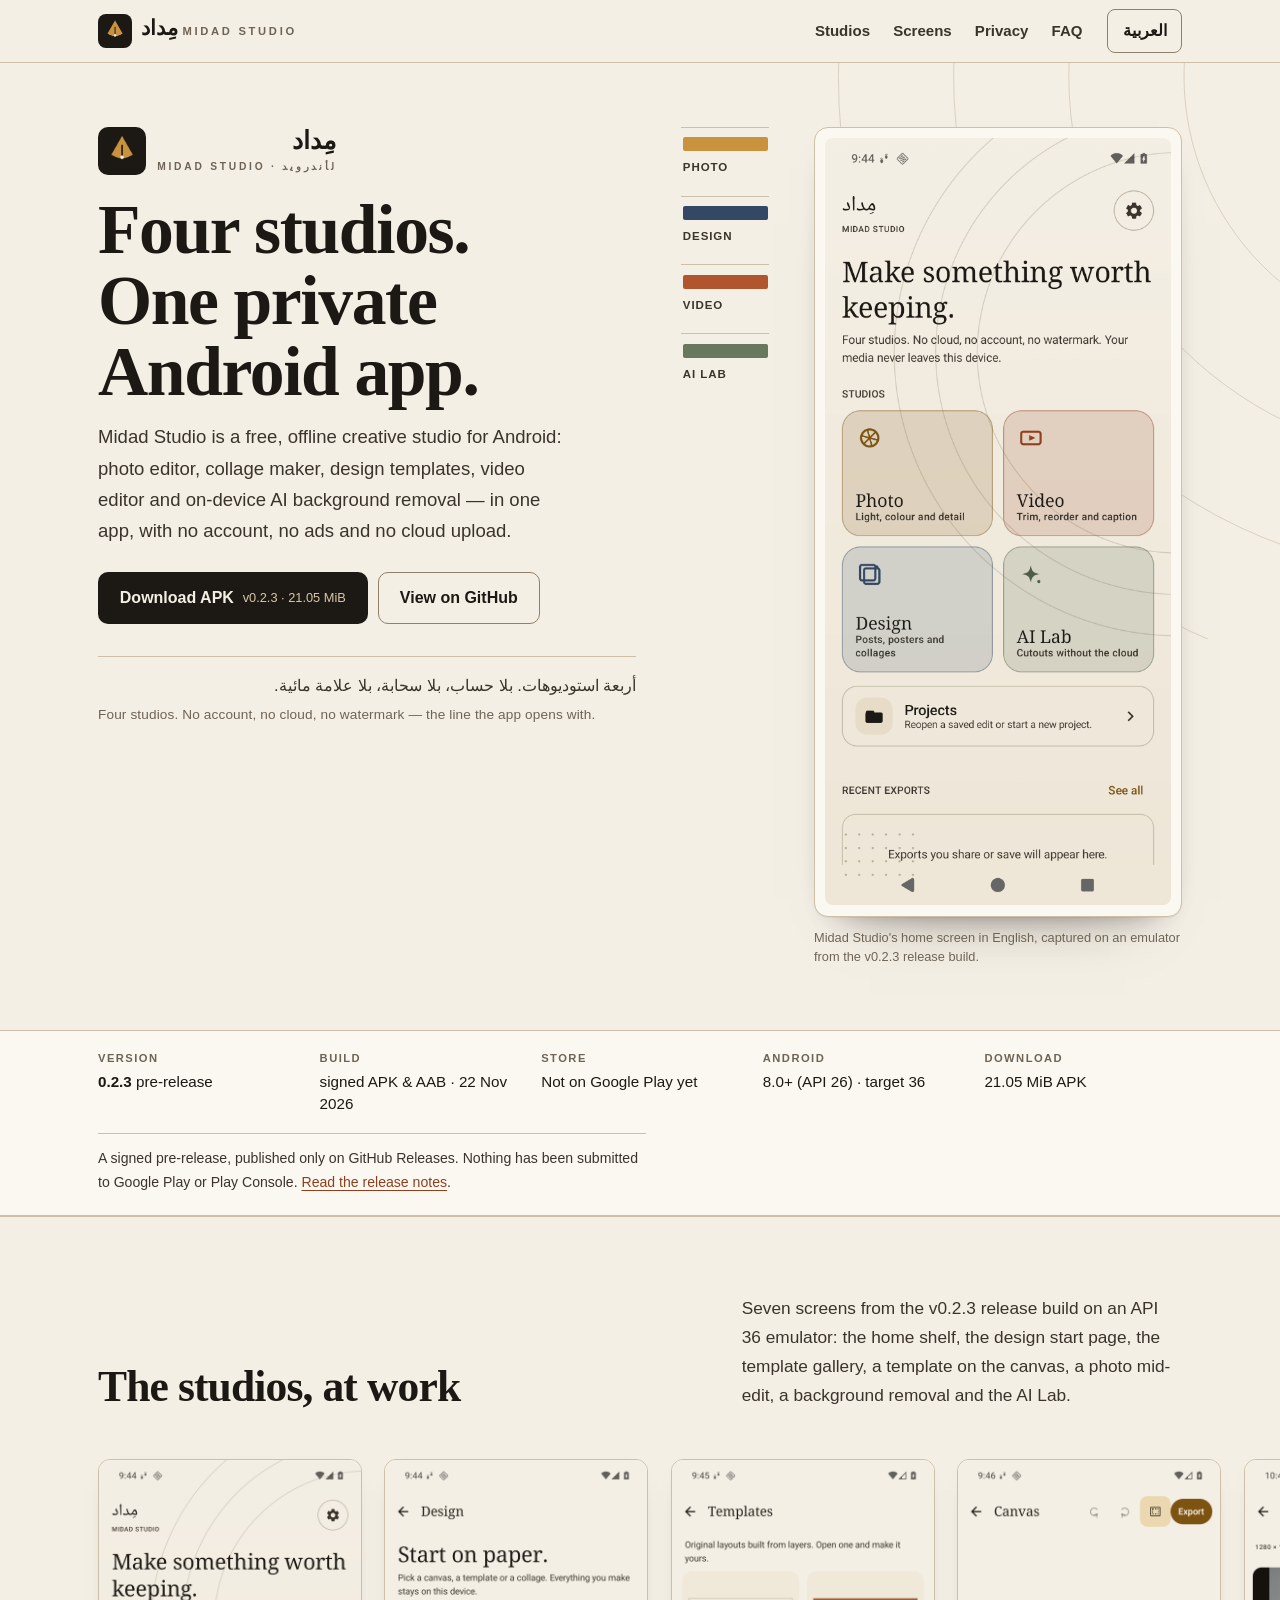
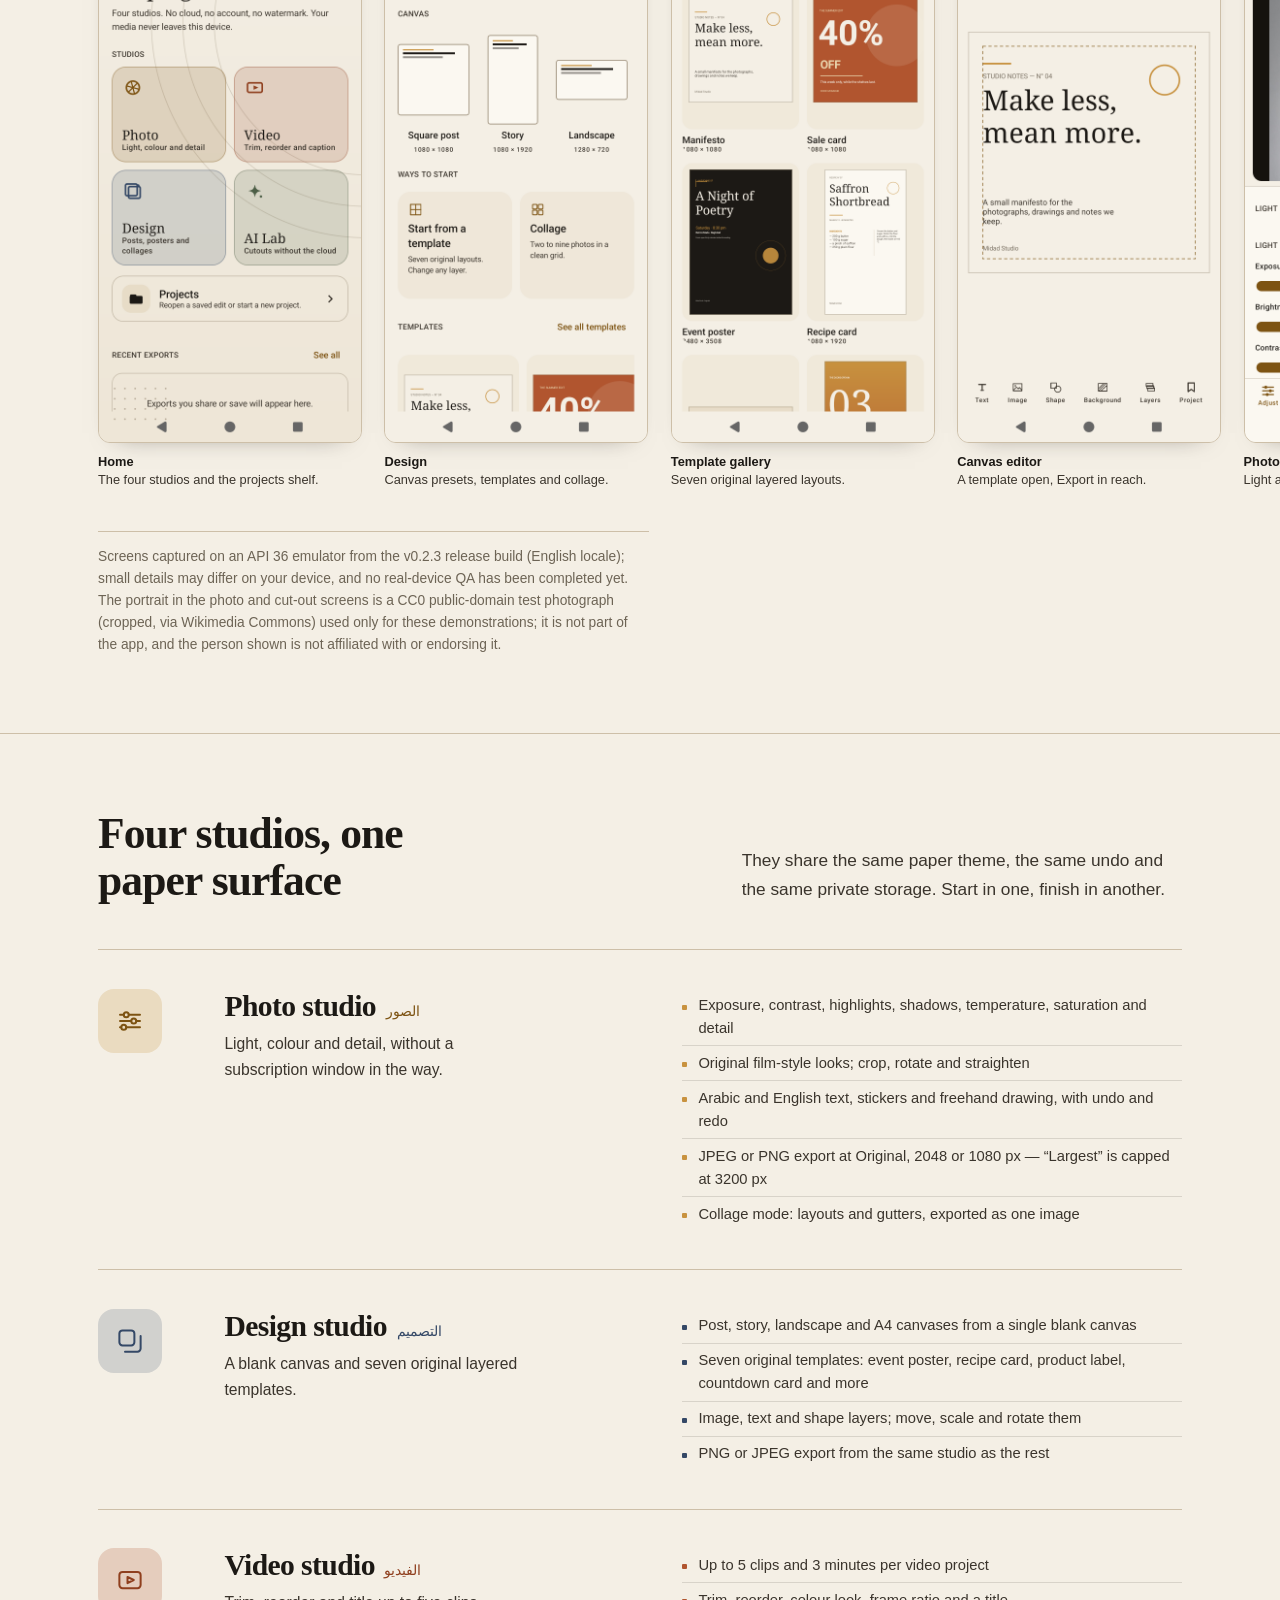
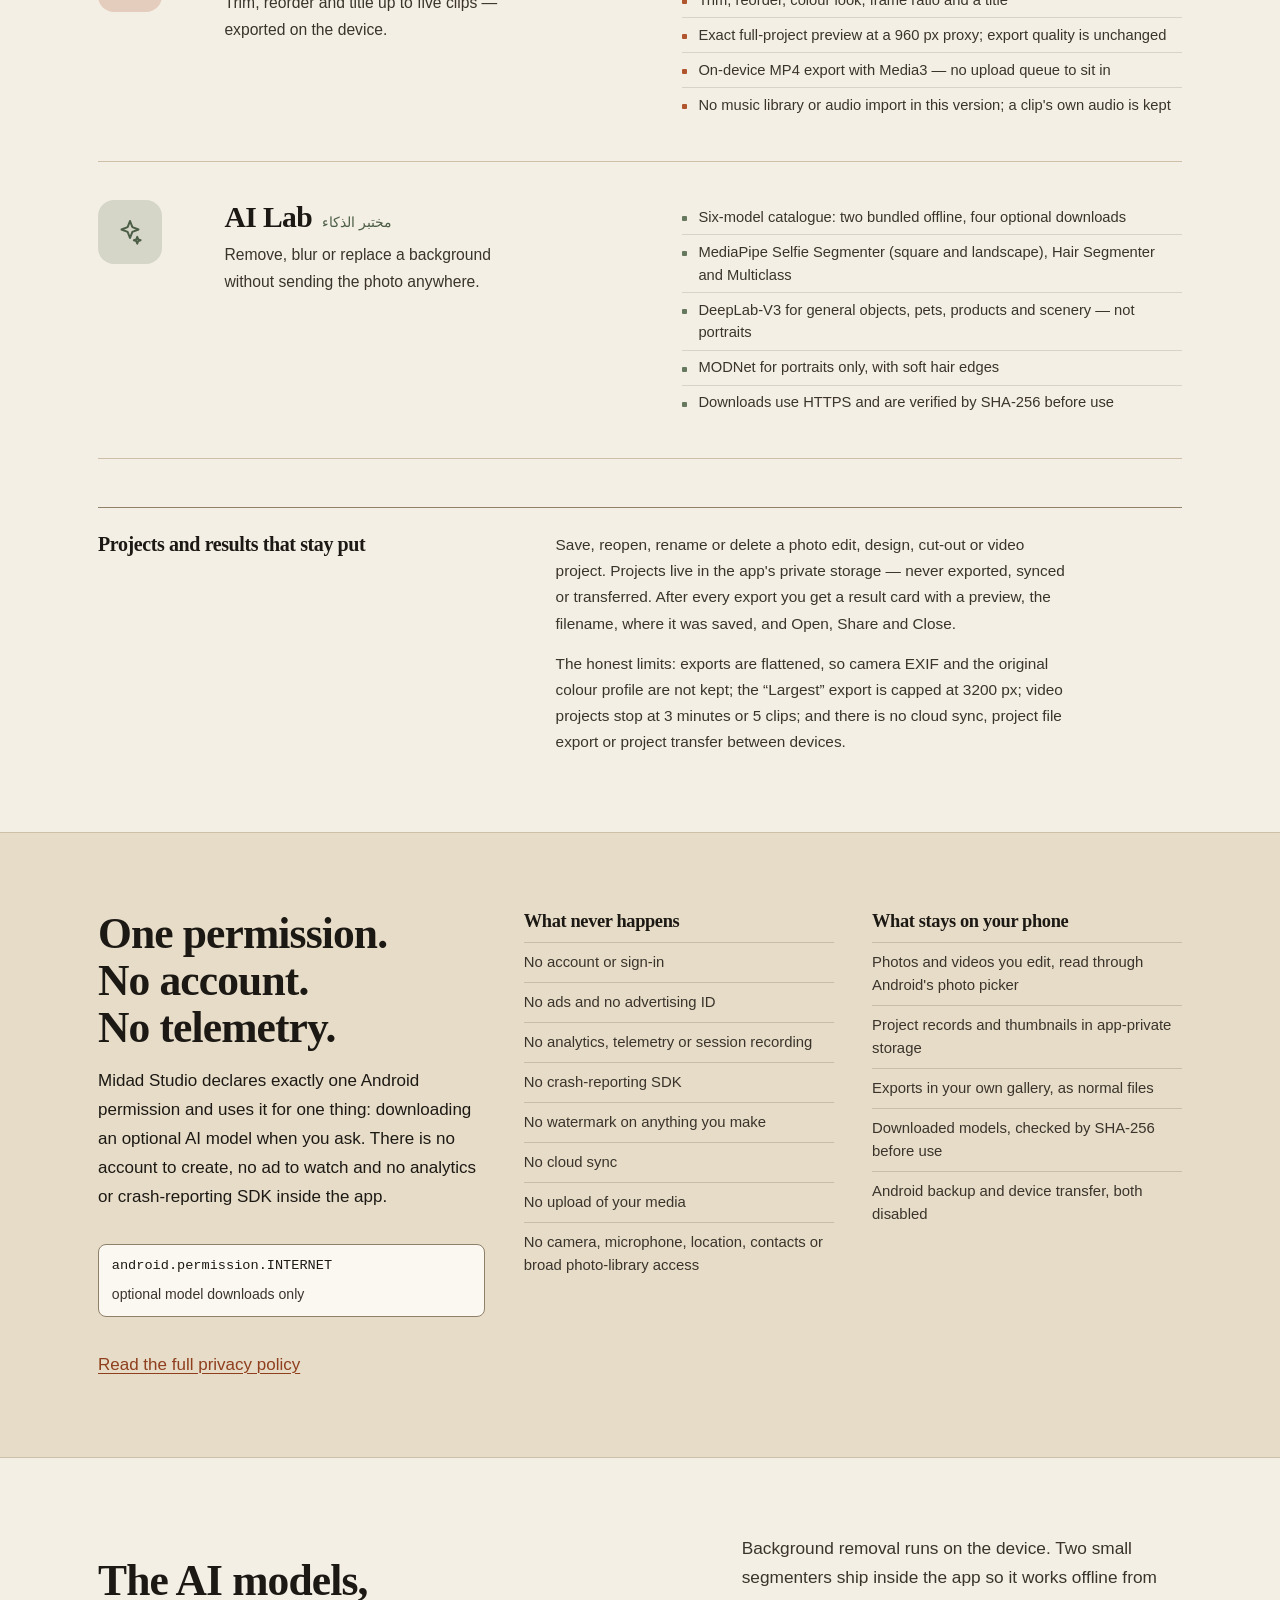
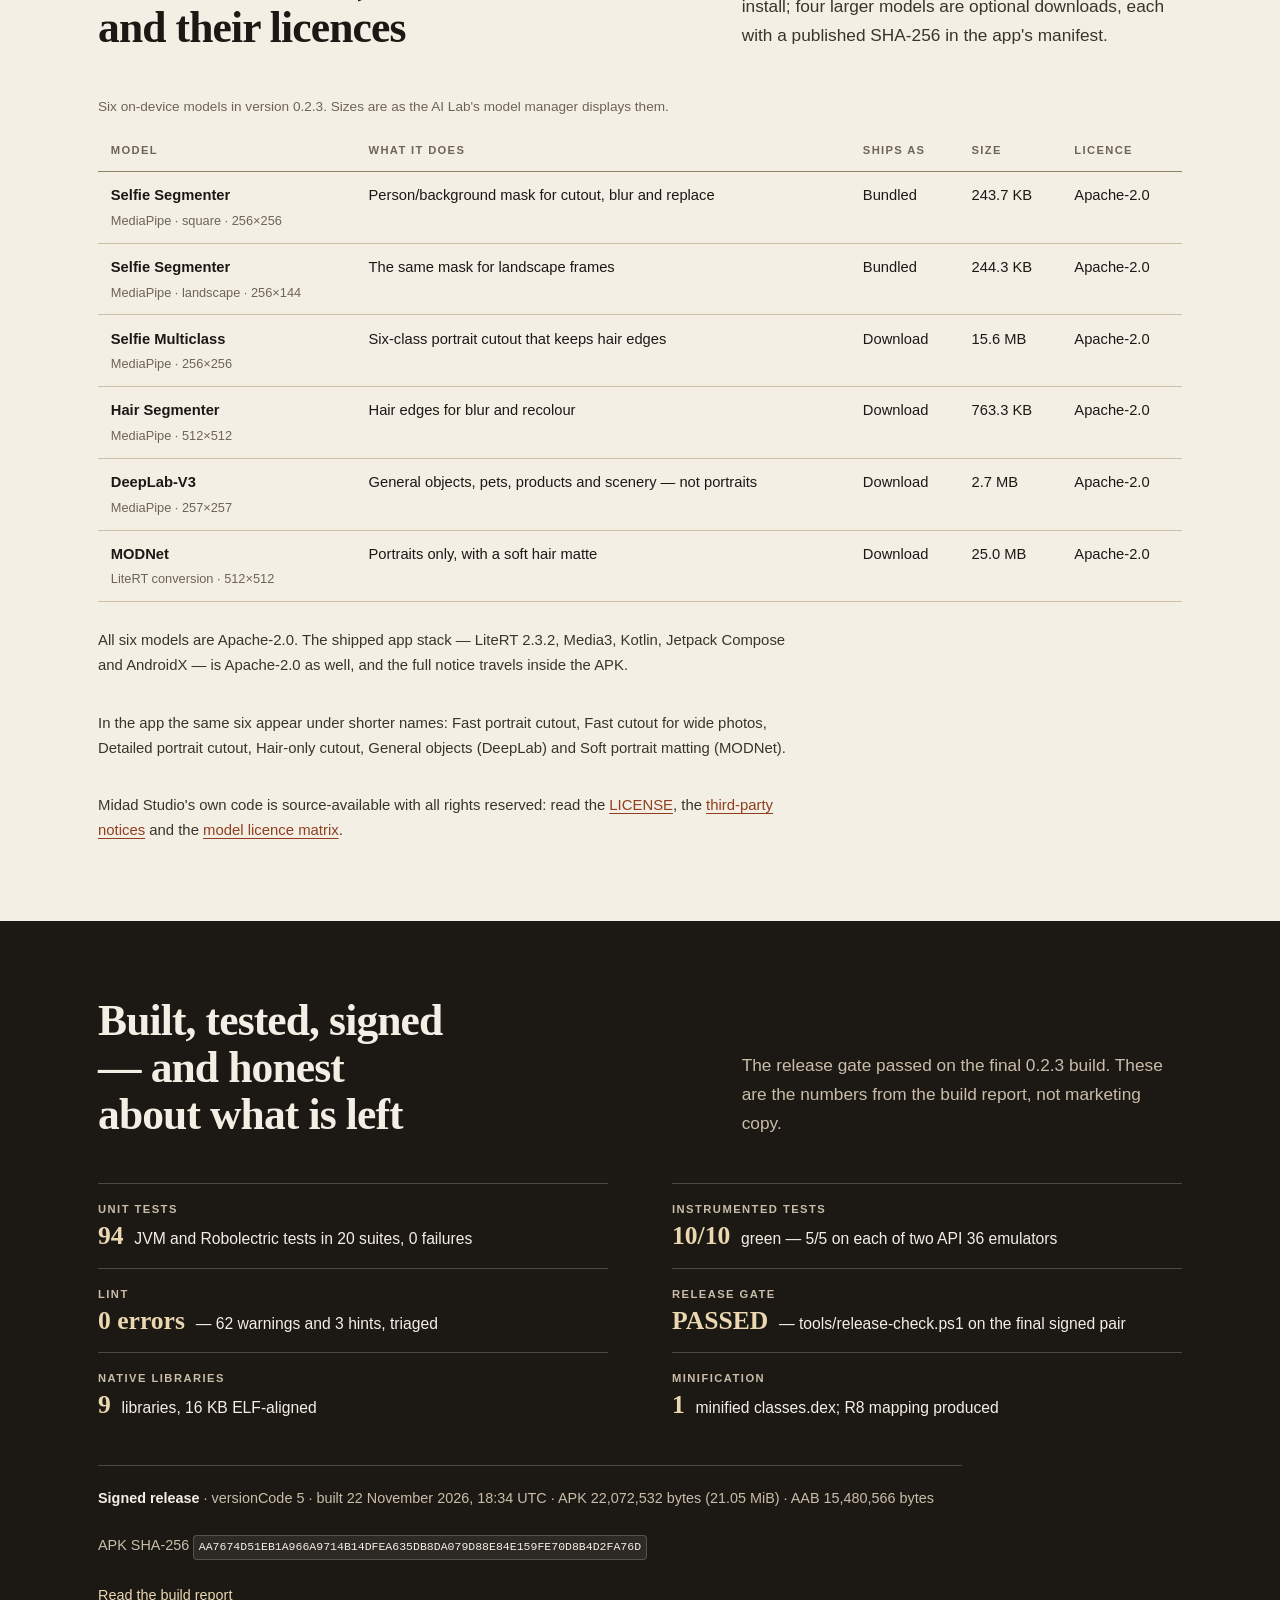
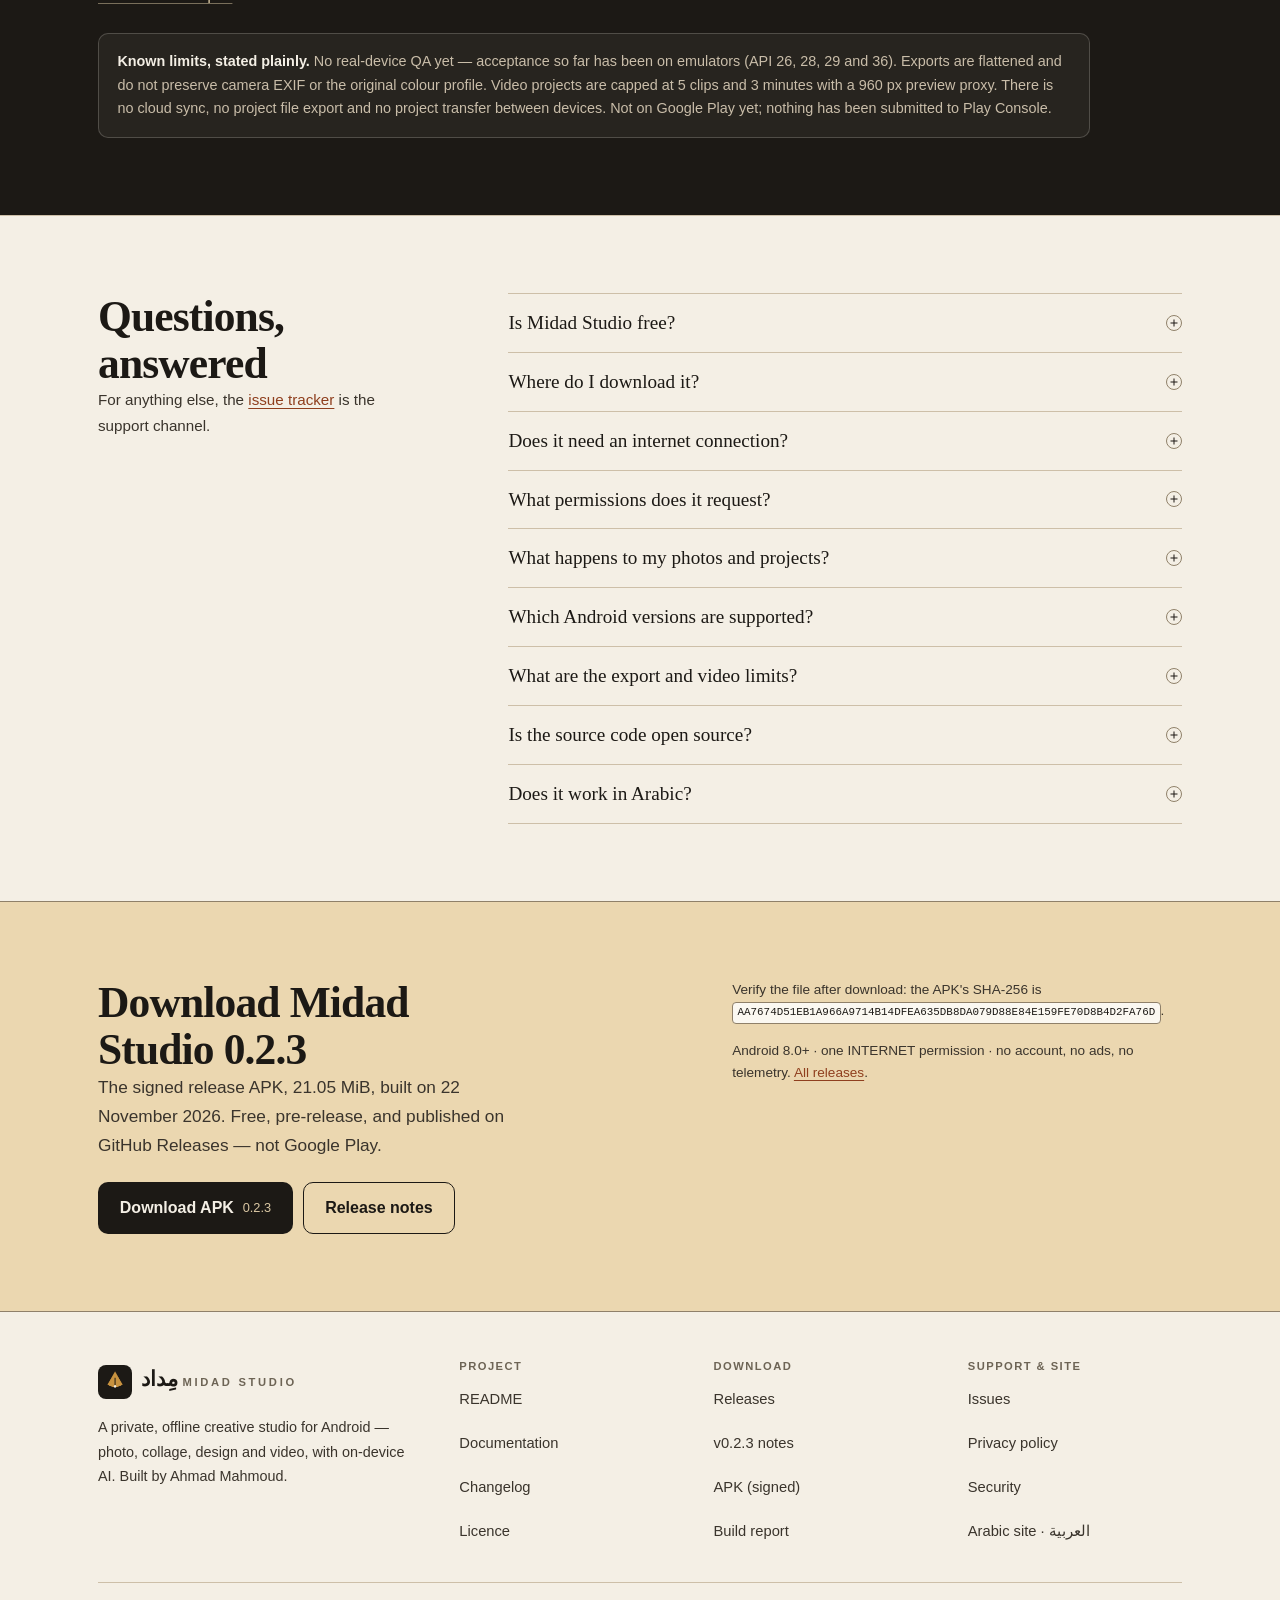
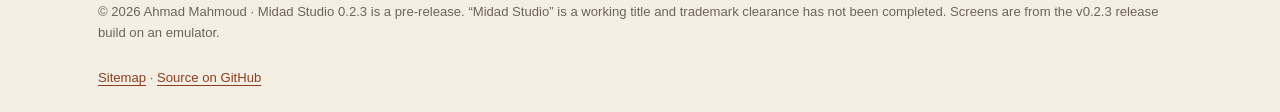
==== commit c927a64a: "docs(store): use a CC0 male test portrait for the photo and cut-out screenshots Replace the previous" ====
--- a/docs/index.html
+++ b/docs/index.html
@@ -253,7 +253,7 @@
         <figcaption><b>Canvas editor</b>A template open, Export in reach.</figcaption>
       </figure>
       <figure class="shot">
-        <img src="store/screenshots-v023/05-photo-adjust.png" alt="Photo editor: a portrait on a yellow background with the Light and Colour panel open, showing Exposure, Brightness and Contrast sliders above Adjust, Filters, Crop, Text, Stickers and Draw." width="1080" height="2400" loading="lazy" decoding="async">
+        <img src="store/screenshots-v023/05-photo-adjust.png" alt="Photo editor: a portrait in a green polo shirt on a plain grey studio background, with the Light and Colour panel open, showing Exposure, Brightness and Contrast sliders above Adjust, Filters, Crop, Text, Stickers and Draw." width="1080" height="2400" loading="lazy" decoding="async">
         <figcaption><b>Photo studio</b>Light and colour sliders over a photo.</figcaption>
       </figure>
       <figure class="shot">
@@ -266,7 +266,7 @@
       </figure>
     </div>
     <div class="wrap">
-      <p class="note">Screens captured on an API 36 emulator from the v0.2.3 release build (English locale); small details may differ on your device, and no real-device QA has been completed yet. The portrait in the photo and cut-out screens is a third-party demonstration image used only during testing; it is not part of the app.</p>
+      <p class="note">Screens captured on an API 36 emulator from the v0.2.3 release build (English locale); small details may differ on your device, and no real-device QA has been completed yet. The portrait in the photo and cut-out screens is a CC0 public-domain test photograph (cropped, via Wikimedia Commons) used only for these demonstrations; it is not part of the app, and the person shown is not affiliated with or endorsing it.</p>
     </div>
   </section>
 
